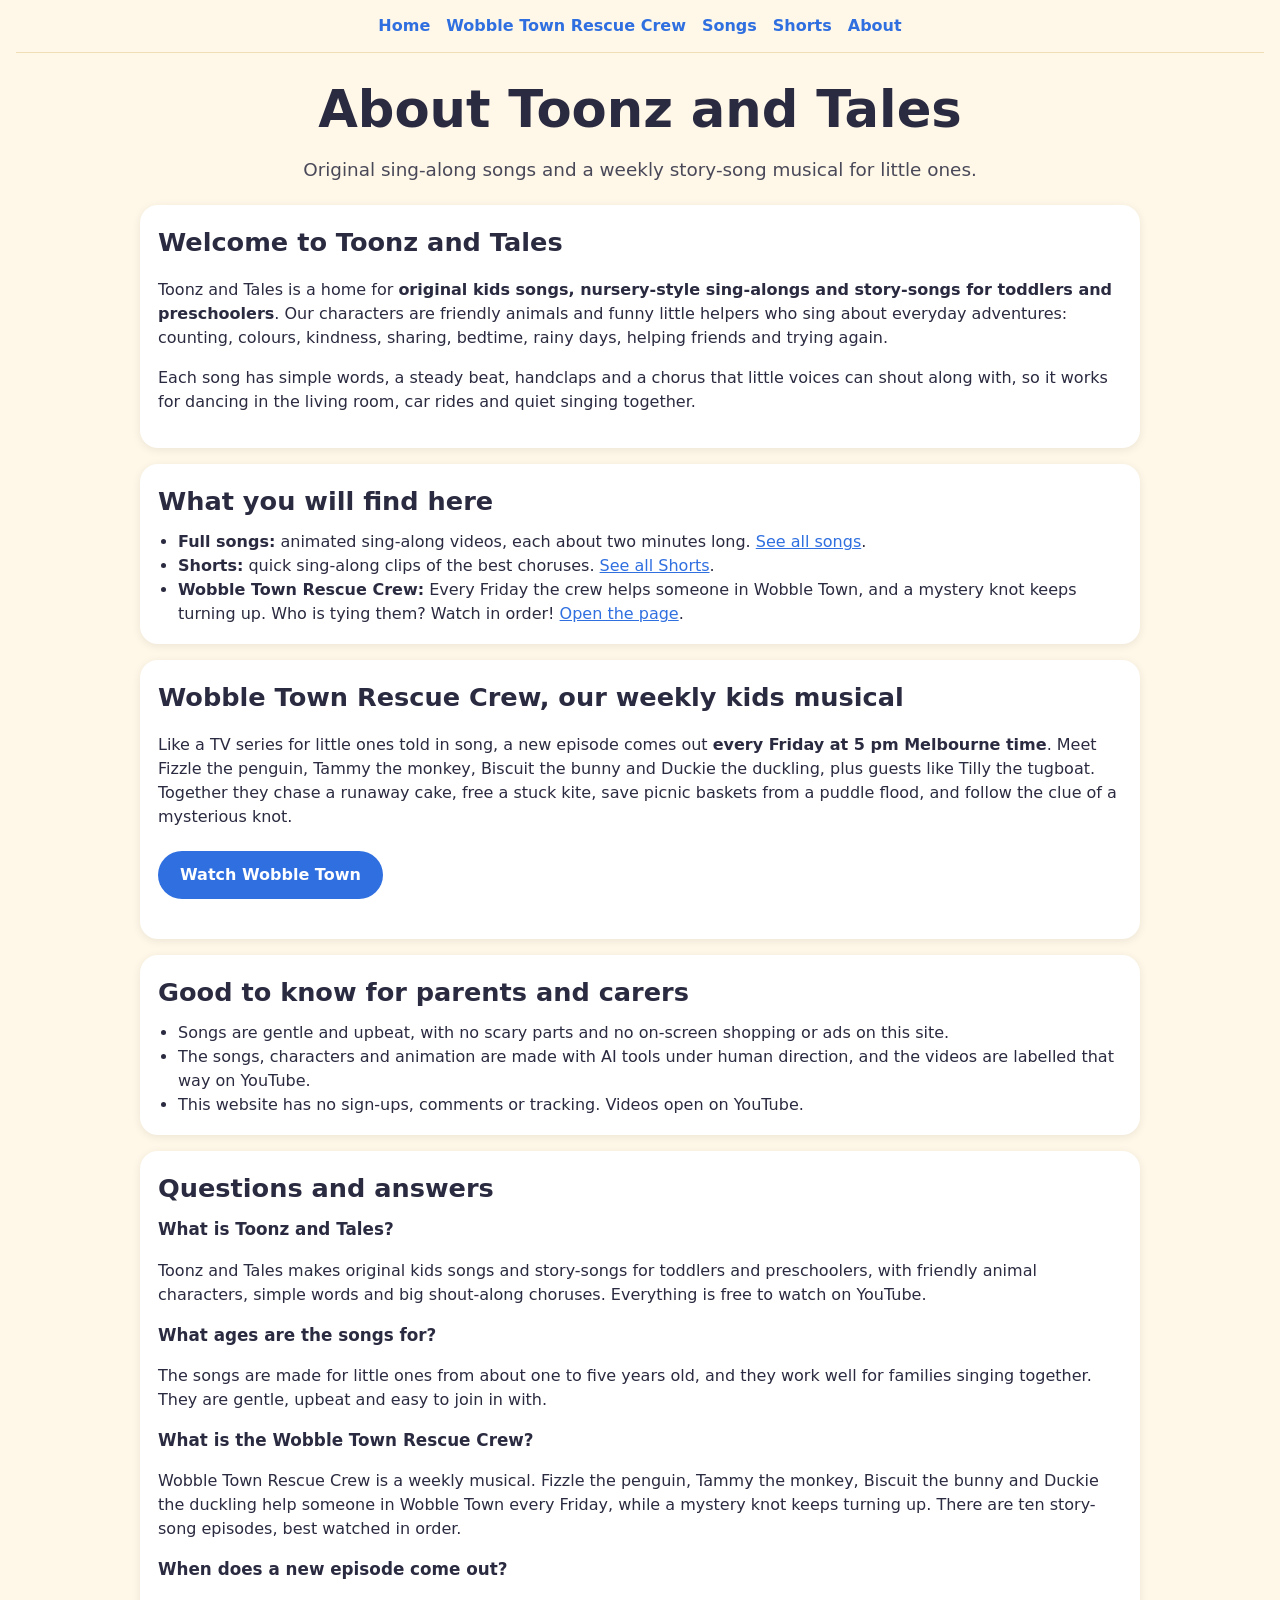
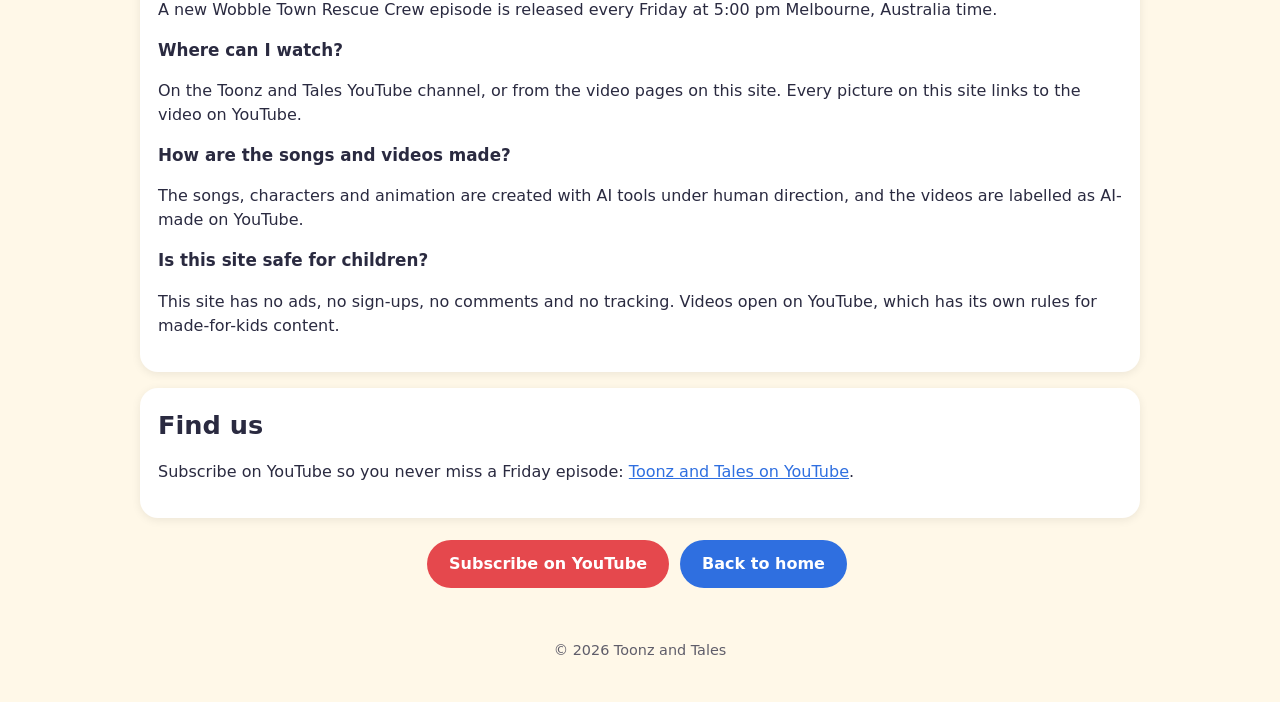
==== about/index.html @ 8d22d98d "Update videos" ====
<!doctype html>
<html lang="en">
<head>
<meta charset="utf-8">
<meta name="viewport" content="width=device-width, initial-scale=1">
<title>About Toonz and Tales | Original Kids Songs, Nursery Rhymes and Story-Song Musicals</title>
<meta name="description" content="Toonz and Tales makes original sing-along songs, toddler songs and a weekly story-song musical, Wobble Town Rescue Crew, for toddlers and preschoolers. Free on YouTube.">
<link rel="canonical" href="https://toonzandtales.github.io/about/">
<meta name="robots" content="index,follow,max-image-preview:large,max-video-preview:-1">
<meta property="og:type" content="website">
<meta property="og:title" content="About Toonz and Tales | Original Kids Songs, Nursery Rhymes and Story-Song Musicals">
<meta property="og:description" content="Toonz and Tales makes original sing-along songs, toddler songs and a weekly story-song musical, Wobble Town Rescue Crew, for toddlers and preschoolers. Free on YouTube.">
<meta property="og:url" content="https://toonzandtales.github.io/about/">
<meta property="og:image" content="https://toonzandtales.github.io/crew.jpg">
<meta name="twitter:card" content="summary_large_image">
<link rel="stylesheet" href="/style.css">
<script type="application/ld+json">[{"@context":"https://schema.org","@type":"BreadcrumbList","itemListElement":[{"@type":"ListItem","position":1,"name":"Toonz and Tales","item":"https://toonzandtales.github.io/"},{"@type":"ListItem","position":2,"name":"About Toonz and Tales","item":"https://toonzandtales.github.io/about/"}]},{"@context":"https://schema.org","@type":"AboutPage","name":"About Toonz and Tales","url":"https://toonzandtales.github.io/about/","about":{"@type":"Organization","name":"Toonz and Tales","url":"https://toonzandtales.github.io/","sameAs":["https://www.youtube.com/@ToonzAndTales"]}},{"@context":"https://schema.org","@type":"FAQPage","mainEntity":[{"@type":"Question","name":"What is Toonz and Tales?","acceptedAnswer":{"@type":"Answer","text":"Toonz and Tales makes original kids songs and story-songs for toddlers and preschoolers, with friendly animal characters, simple words and big shout-along choruses. Everything is free to watch on YouTube."}},{"@type":"Question","name":"What ages are the songs for?","acceptedAnswer":{"@type":"Answer","text":"The songs are made for little ones from about one to five years old, and they work well for families singing together. They are gentle, upbeat and easy to join in with."}},{"@type":"Question","name":"What is the Wobble Town Rescue Crew?","acceptedAnswer":{"@type":"Answer","text":"Wobble Town Rescue Crew is a weekly musical. Fizzle the penguin, Tammy the monkey, Biscuit the bunny and Duckie the duckling help someone in Wobble Town every Friday, while a mystery knot keeps turning up. There are ten story-song episodes, best watched in order."}},{"@type":"Question","name":"When does a new episode come out?","acceptedAnswer":{"@type":"Answer","text":"A new Wobble Town Rescue Crew episode is released every Friday at 5:00 pm Melbourne, Australia time."}},{"@type":"Question","name":"Where can I watch?","acceptedAnswer":{"@type":"Answer","text":"On the Toonz and Tales YouTube channel, or from the video pages on this site. Every picture on this site links to the video on YouTube."}},{"@type":"Question","name":"How are the songs and videos made?","acceptedAnswer":{"@type":"Answer","text":"The songs, characters and animation are created with AI tools under human direction, and the videos are labelled as AI-made on YouTube."}},{"@type":"Question","name":"Is this site safe for children?","acceptedAnswer":{"@type":"Answer","text":"This site has no ads, no sign-ups, no comments and no tracking. Videos open on YouTube, which has its own rules for made-for-kids content."}}]}]</script>
</head>
<body>
<div class="wrap">
<nav aria-label="Sections"><a href="/">Home</a><a href="/wobble-town/">Wobble Town Rescue Crew</a><a href="/songs/">Songs</a><a href="/shorts/">Shorts</a><a href="/about/" aria-current="page">About</a></nav>
<div class="single">
<header class="pagehead"><h1>About Toonz and Tales</h1><p class="tag">Original sing-along songs and a weekly story-song musical for little ones.</p></header>
<div class="card"><h2 style="margin-top:0">Welcome to Toonz and Tales</h2><p>Toonz and Tales is a home for <b>original kids songs, nursery-style sing-alongs and story-songs for toddlers and preschoolers</b>. Our characters are friendly animals and funny little helpers who sing about everyday adventures: counting, colours, kindness, sharing, bedtime, rainy days, helping friends and trying again.</p><p>Each song has simple words, a steady beat, handclaps and a chorus that little voices can shout along with, so it works for dancing in the living room, car rides and quiet singing together.</p></div><div class="card"><h2 style="margin-top:0">What you will find here</h2><ul class="crew"><li><b>Full songs:</b> animated sing-along videos, each about two minutes long. <a href="/songs/">See all songs</a>.</li><li><b>Shorts:</b> quick sing-along clips of the best choruses. <a href="/shorts/">See all Shorts</a>.</li><li><b>Wobble Town Rescue Crew:</b> Every Friday the crew helps someone in Wobble Town, and a mystery knot keeps turning up. Who is tying them? Watch in order! <a href="/wobble-town/">Open the page</a>.</li></ul></div><div class="card"><h2 style="margin-top:0">Wobble Town Rescue Crew, our weekly kids musical</h2><p>Like a TV series for little ones told in song, a new episode comes out <b>every Friday at 5 pm Melbourne time</b>. Meet Fizzle the penguin, Tammy the monkey, Biscuit the bunny and Duckie the duckling, plus guests like Tilly the tugboat. Together they chase a runaway cake, free a stuck kite, save picnic baskets from a puddle flood, and follow the clue of a mysterious knot.</p><p><a class="btn alt" href="/wobble-town/">Watch Wobble Town</a></p></div><div class="card"><h2 style="margin-top:0">Good to know for parents and carers</h2><ul class="crew"><li>Songs are gentle and upbeat, with no scary parts and no on-screen shopping or ads on this site.</li><li>The songs, characters and animation are made with AI tools under human direction, and the videos are labelled that way on YouTube.</li><li>This website has no sign-ups, comments or tracking. Videos open on YouTube.</li></ul></div><div class="card"><h2 style="margin-top:0">Questions and answers</h2><h3>What is Toonz and Tales?</h3><p>Toonz and Tales makes original kids songs and story-songs for toddlers and preschoolers, with friendly animal characters, simple words and big shout-along choruses. Everything is free to watch on YouTube.</p><h3>What ages are the songs for?</h3><p>The songs are made for little ones from about one to five years old, and they work well for families singing together. They are gentle, upbeat and easy to join in with.</p><h3>What is the Wobble Town Rescue Crew?</h3><p>Wobble Town Rescue Crew is a weekly musical. Fizzle the penguin, Tammy the monkey, Biscuit the bunny and Duckie the duckling help someone in Wobble Town every Friday, while a mystery knot keeps turning up. There are ten story-song episodes, best watched in order.</p><h3>When does a new episode come out?</h3><p>A new Wobble Town Rescue Crew episode is released every Friday at 5:00 pm Melbourne, Australia time.</p><h3>Where can I watch?</h3><p>On the Toonz and Tales YouTube channel, or from the video pages on this site. Every picture on this site links to the video on YouTube.</p><h3>How are the songs and videos made?</h3><p>The songs, characters and animation are created with AI tools under human direction, and the videos are labelled as AI-made on YouTube.</p><h3>Is this site safe for children?</h3><p>This site has no ads, no sign-ups, no comments and no tracking. Videos open on YouTube, which has its own rules for made-for-kids content.</p></div><div class="card"><h2 style="margin-top:0">Find us</h2><p>Subscribe on YouTube so you never miss a Friday episode: <a href="https://www.youtube.com/@ToonzAndTales?sub_confirmation=1" target="_blank" rel="noopener">Toonz and Tales on YouTube</a>.</p></div>
<p style="text-align:center"><a class="btn" href="https://www.youtube.com/@ToonzAndTales?sub_confirmation=1" target="_blank" rel="noopener">Subscribe on YouTube</a> <a class="btn alt" href="/">Back to home</a></p>
</div>
<footer>&copy; 2026 Toonz and Tales</footer>
</div>
</body>
</html>
---- style.css ----
:root{--bg:#fff8e8;--ink:#2a2a40;--card:#ffffff;--accent:#e5484d;--accent2:#2f6fe0;--soft:#ffe8b0;--line:#f0dfb6}
  @media (prefers-color-scheme:dark){:root{--bg:#1c1b2e;--ink:#f5f1e6;--card:#2a2942;--soft:#3a3860;--line:#3a3860;--accent:#ff6b6b;--accent2:#6aa0ff}}
  *{box-sizing:border-box}
  body{margin:0;font-family:"Segoe UI",system-ui,sans-serif;background:var(--bg);color:var(--ink);line-height:1.5}
  a{color:var(--accent2)}
  .wrap{max-width:1500px;margin:0 auto;padding:0 16px}
  .layout{display:grid;gap:24px;grid-template-columns:minmax(0,1fr);grid-template-areas:"main" "songs" "shorts"}
  .layout>main{grid-area:main;min-width:0}
  .layout>#songs{grid-area:songs}
  .layout>#shorts{grid-area:shorts}
  @media (min-width:1100px){
    .layout{grid-template-columns:230px minmax(0,1fr) 300px;grid-template-areas:"shorts main songs"}
    .layout>aside{position:sticky;top:64px;align-self:start;max-height:calc(100vh - 76px);overflow:auto;padding-right:6px}
  }
  @keyframes flash{0%{box-shadow:0 0 0 0 var(--accent)}30%{box-shadow:0 0 0 6px var(--accent)}100%{box-shadow:0 0 0 0 transparent}}
  aside.flash{animation:flash 1.4s ease-out;border-radius:16px}
  aside h2{margin:6px 0 10px;font-size:1.3rem}
  aside .grid{grid-template-columns:1fr;gap:12px}
  aside .card{margin:0;padding:12px}
  #shorts .thumb{padding-top:120%}
  #songs .thumb{padding-top:56.25%}
  @media (min-width:700px) and (max-width:1099px){aside .grid{grid-template-columns:repeat(auto-fill,minmax(200px,1fr))}}
  html{scroll-padding-top:64px;scroll-behavior:smooth}
  nav{display:flex;gap:16px;flex-wrap:wrap;justify-content:center;padding:14px 0;font-weight:600;position:sticky;top:0;z-index:50;background:var(--bg);box-shadow:0 0 0 100vmax var(--bg);clip-path:inset(0 -100vmax);border-bottom:1px solid var(--line)}
  nav a{text-decoration:none}
  header{padding:18px 0 10px;text-align:center}
  h1{font-size:clamp(2rem,6vw,3.2rem);margin:0 0 8px}
  .tag{font-size:1.15rem;opacity:.85;margin:0}
  .hero img{width:100%;max-height:420px;object-fit:cover;border-radius:20px;display:block;margin:20px 0}
  .card{background:var(--card);border-radius:18px;padding:18px;margin:16px 0;box-shadow:0 2px 10px rgba(0,0,0,.08)}
  .next{background:var(--soft);text-align:center}
  #count{font-size:clamp(1.4rem,5vw,2.2rem);font-weight:700;margin:6px 0}
  .btn{display:inline-block;background:var(--accent);color:#fff;text-decoration:none;font-weight:700;padding:12px 22px;border-radius:999px;margin:6px 6px 6px 0}
  .btn.alt{background:var(--accent2)}
  .grid{display:grid;gap:16px;grid-template-columns:repeat(auto-fill,minmax(270px,1fr))}
  .frame{position:relative;padding-top:56.25%;border-radius:14px;overflow:hidden;background:#000}
  .frame iframe{position:absolute;inset:0;width:100%;height:100%;border:0}
  .soon{display:grid;place-items:center;text-align:center;background:var(--soft);border-radius:14px;padding:30px 12px;min-height:150px}
  .thumb{display:block;position:relative;padding-top:56.25%;border-radius:14px;overflow:hidden;background:#222}
  .thumb img{position:absolute;inset:0;width:100%;height:100%;object-fit:cover}
  .short .thumb{padding-top:140%}
  h2{margin:34px 0 10px;font-size:1.6rem}
  h3{margin:10px 0 6px;font-size:1.05rem}
  ul.crew{padding-left:20px;margin:0}
  .empty{opacity:.7}
  footer{text-align:center;opacity:.75;font-size:.9rem;padding:30px 0 40px}

.pagehead{text-align:center;padding:18px 0 6px}
.crumbs{font-size:.9rem;opacity:.8;text-align:center}
.single{max-width:1000px;margin:0 auto}
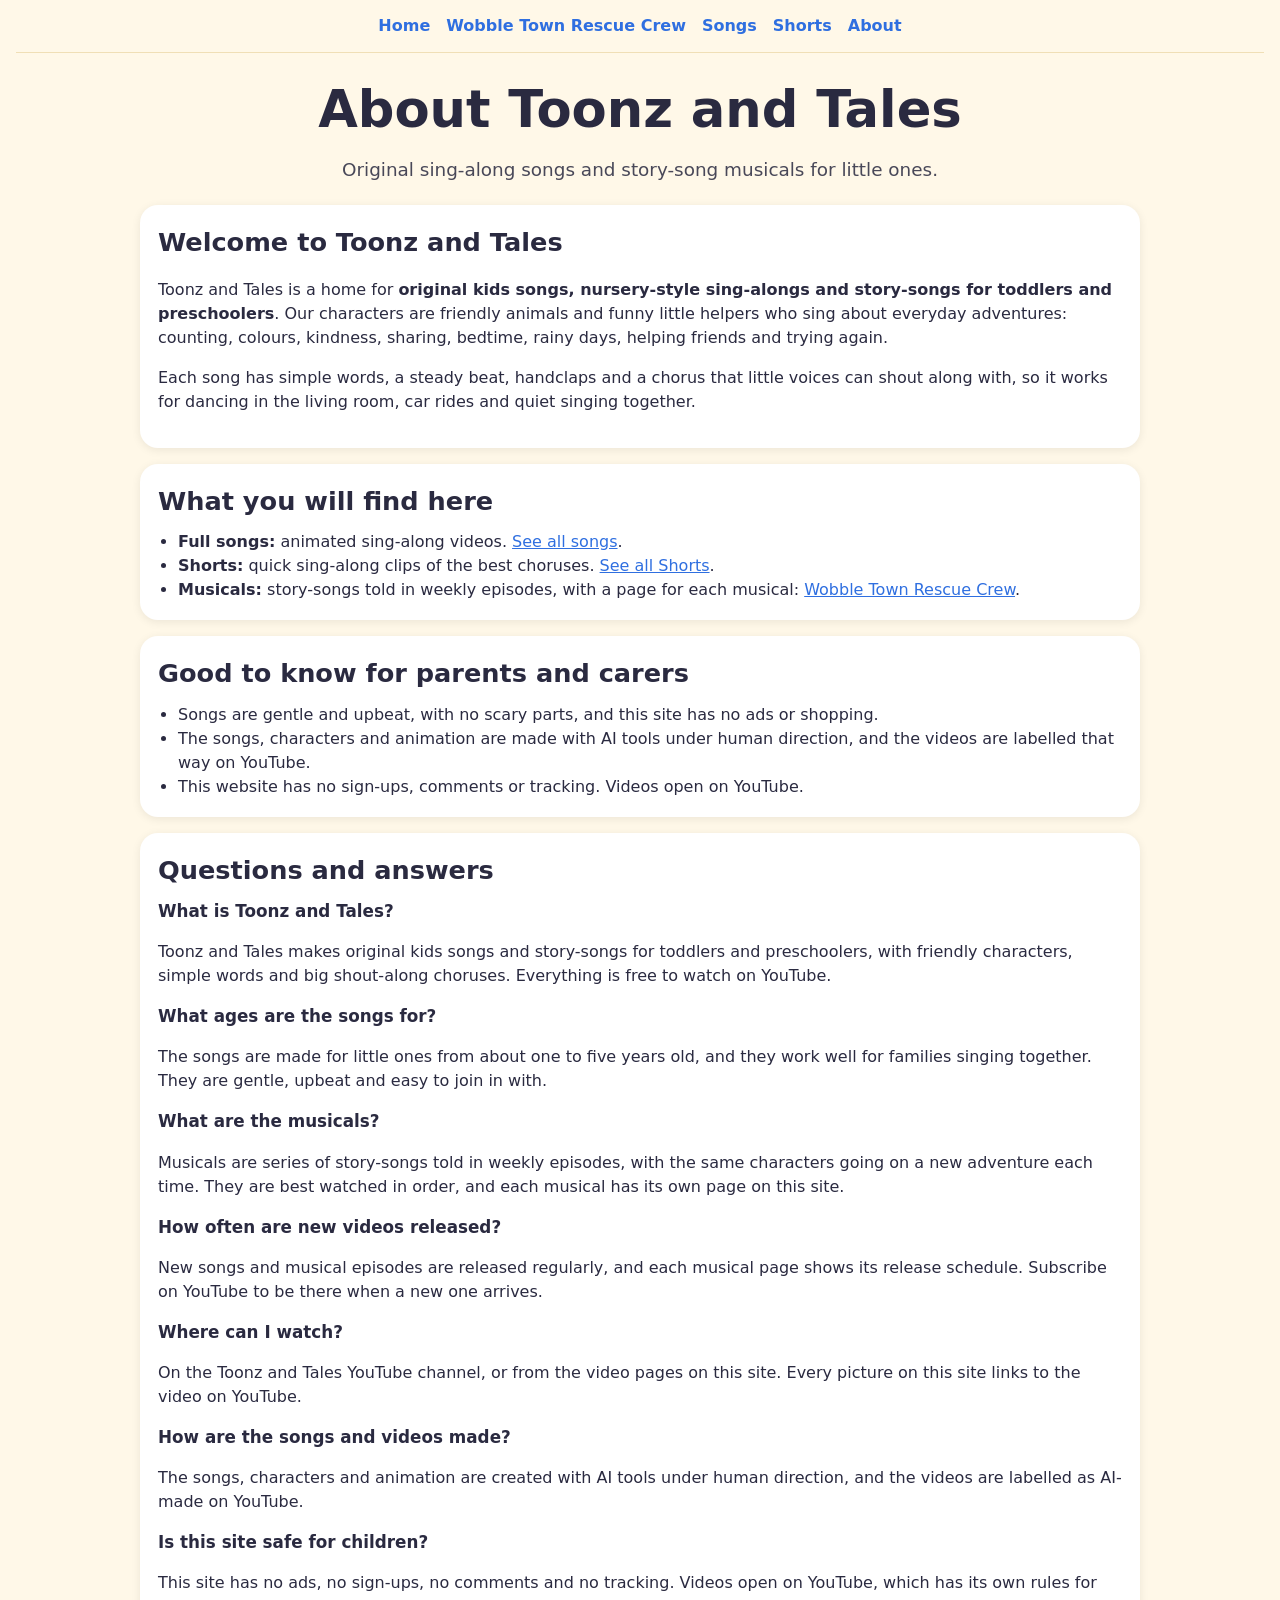
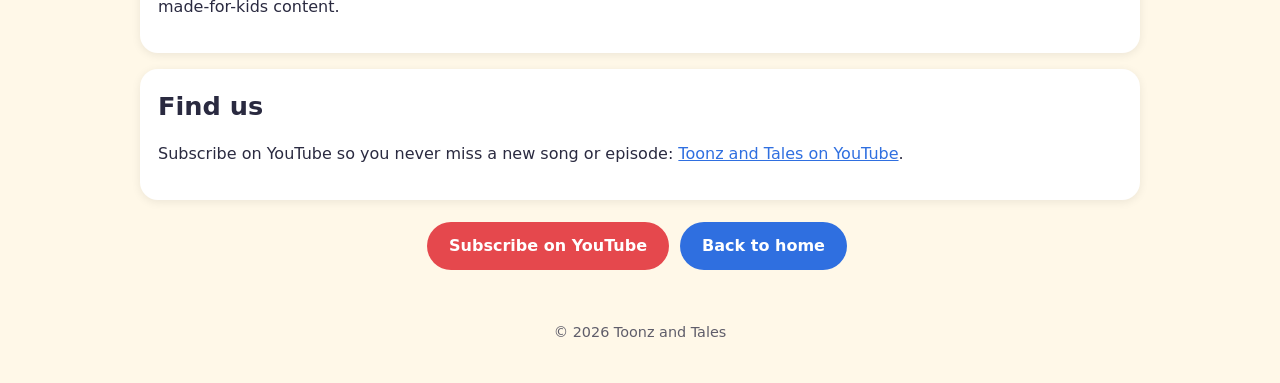
==== commit 3e2d14d1: "Update videos" ====
--- a/about/index.html
+++ b/about/index.html
@@ -4,24 +4,24 @@
 <meta charset="utf-8">
 <meta name="viewport" content="width=device-width, initial-scale=1">
 <title>About Toonz and Tales | Original Kids Songs, Nursery Rhymes and Story-Song Musicals</title>
-<meta name="description" content="Toonz and Tales makes original sing-along songs, toddler songs and a weekly story-song musical, Wobble Town Rescue Crew, for toddlers and preschoolers. Free on YouTube.">
+<meta name="description" content="Toonz and Tales makes original sing-along songs, toddler songs and weekly story-song musicals for toddlers and preschoolers. Free on YouTube.">
 <link rel="canonical" href="https://toonzandtales.github.io/about/">
 <meta name="robots" content="index,follow,max-image-preview:large,max-video-preview:-1">
 <meta property="og:type" content="website">
 <meta property="og:title" content="About Toonz and Tales | Original Kids Songs, Nursery Rhymes and Story-Song Musicals">
-<meta property="og:description" content="Toonz and Tales makes original sing-along songs, toddler songs and a weekly story-song musical, Wobble Town Rescue Crew, for toddlers and preschoolers. Free on YouTube.">
+<meta property="og:description" content="Toonz and Tales makes original sing-along songs, toddler songs and weekly story-song musicals for toddlers and preschoolers. Free on YouTube.">
 <meta property="og:url" content="https://toonzandtales.github.io/about/">
 <meta property="og:image" content="https://toonzandtales.github.io/crew.jpg">
 <meta name="twitter:card" content="summary_large_image">
 <link rel="stylesheet" href="/style.css">
-<script type="application/ld+json">[{"@context":"https://schema.org","@type":"BreadcrumbList","itemListElement":[{"@type":"ListItem","position":1,"name":"Toonz and Tales","item":"https://toonzandtales.github.io/"},{"@type":"ListItem","position":2,"name":"About Toonz and Tales","item":"https://toonzandtales.github.io/about/"}]},{"@context":"https://schema.org","@type":"AboutPage","name":"About Toonz and Tales","url":"https://toonzandtales.github.io/about/","about":{"@type":"Organization","name":"Toonz and Tales","url":"https://toonzandtales.github.io/","sameAs":["https://www.youtube.com/@ToonzAndTales"]}},{"@context":"https://schema.org","@type":"FAQPage","mainEntity":[{"@type":"Question","name":"What is Toonz and Tales?","acceptedAnswer":{"@type":"Answer","text":"Toonz and Tales makes original kids songs and story-songs for toddlers and preschoolers, with friendly animal characters, simple words and big shout-along choruses. Everything is free to watch on YouTube."}},{"@type":"Question","name":"What ages are the songs for?","acceptedAnswer":{"@type":"Answer","text":"The songs are made for little ones from about one to five years old, and they work well for families singing together. They are gentle, upbeat and easy to join in with."}},{"@type":"Question","name":"What is the Wobble Town Rescue Crew?","acceptedAnswer":{"@type":"Answer","text":"Wobble Town Rescue Crew is a weekly musical. Fizzle the penguin, Tammy the monkey, Biscuit the bunny and Duckie the duckling help someone in Wobble Town every Friday, while a mystery knot keeps turning up. There are ten story-song episodes, best watched in order."}},{"@type":"Question","name":"When does a new episode come out?","acceptedAnswer":{"@type":"Answer","text":"A new Wobble Town Rescue Crew episode is released every Friday at 5:00 pm Melbourne, Australia time."}},{"@type":"Question","name":"Where can I watch?","acceptedAnswer":{"@type":"Answer","text":"On the Toonz and Tales YouTube channel, or from the video pages on this site. Every picture on this site links to the video on YouTube."}},{"@type":"Question","name":"How are the songs and videos made?","acceptedAnswer":{"@type":"Answer","text":"The songs, characters and animation are created with AI tools under human direction, and the videos are labelled as AI-made on YouTube."}},{"@type":"Question","name":"Is this site safe for children?","acceptedAnswer":{"@type":"Answer","text":"This site has no ads, no sign-ups, no comments and no tracking. Videos open on YouTube, which has its own rules for made-for-kids content."}}]}]</script>
+<script type="application/ld+json">[{"@context":"https://schema.org","@type":"BreadcrumbList","itemListElement":[{"@type":"ListItem","position":1,"name":"Toonz and Tales","item":"https://toonzandtales.github.io/"},{"@type":"ListItem","position":2,"name":"About Toonz and Tales","item":"https://toonzandtales.github.io/about/"}]},{"@context":"https://schema.org","@type":"AboutPage","name":"About Toonz and Tales","url":"https://toonzandtales.github.io/about/","about":{"@type":"Organization","name":"Toonz and Tales","url":"https://toonzandtales.github.io/","sameAs":["https://www.youtube.com/@ToonzAndTales"]}},{"@context":"https://schema.org","@type":"FAQPage","mainEntity":[{"@type":"Question","name":"What is Toonz and Tales?","acceptedAnswer":{"@type":"Answer","text":"Toonz and Tales makes original kids songs and story-songs for toddlers and preschoolers, with friendly characters, simple words and big shout-along choruses. Everything is free to watch on YouTube."}},{"@type":"Question","name":"What ages are the songs for?","acceptedAnswer":{"@type":"Answer","text":"The songs are made for little ones from about one to five years old, and they work well for families singing together. They are gentle, upbeat and easy to join in with."}},{"@type":"Question","name":"What are the musicals?","acceptedAnswer":{"@type":"Answer","text":"Musicals are series of story-songs told in weekly episodes, with the same characters going on a new adventure each time. They are best watched in order, and each musical has its own page on this site."}},{"@type":"Question","name":"How often are new videos released?","acceptedAnswer":{"@type":"Answer","text":"New songs and musical episodes are released regularly, and each musical page shows its release schedule. Subscribe on YouTube to be there when a new one arrives."}},{"@type":"Question","name":"Where can I watch?","acceptedAnswer":{"@type":"Answer","text":"On the Toonz and Tales YouTube channel, or from the video pages on this site. Every picture on this site links to the video on YouTube."}},{"@type":"Question","name":"How are the songs and videos made?","acceptedAnswer":{"@type":"Answer","text":"The songs, characters and animation are created with AI tools under human direction, and the videos are labelled as AI-made on YouTube."}},{"@type":"Question","name":"Is this site safe for children?","acceptedAnswer":{"@type":"Answer","text":"This site has no ads, no sign-ups, no comments and no tracking. Videos open on YouTube, which has its own rules for made-for-kids content."}}]}]</script>
 </head>
 <body>
 <div class="wrap">
 <nav aria-label="Sections"><a href="/">Home</a><a href="/wobble-town/">Wobble Town Rescue Crew</a><a href="/songs/">Songs</a><a href="/shorts/">Shorts</a><a href="/about/" aria-current="page">About</a></nav>
 <div class="single">
-<header class="pagehead"><h1>About Toonz and Tales</h1><p class="tag">Original sing-along songs and a weekly story-song musical for little ones.</p></header>
-<div class="card"><h2 style="margin-top:0">Welcome to Toonz and Tales</h2><p>Toonz and Tales is a home for <b>original kids songs, nursery-style sing-alongs and story-songs for toddlers and preschoolers</b>. Our characters are friendly animals and funny little helpers who sing about everyday adventures: counting, colours, kindness, sharing, bedtime, rainy days, helping friends and trying again.</p><p>Each song has simple words, a steady beat, handclaps and a chorus that little voices can shout along with, so it works for dancing in the living room, car rides and quiet singing together.</p></div><div class="card"><h2 style="margin-top:0">What you will find here</h2><ul class="crew"><li><b>Full songs:</b> animated sing-along videos, each about two minutes long. <a href="/songs/">See all songs</a>.</li><li><b>Shorts:</b> quick sing-along clips of the best choruses. <a href="/shorts/">See all Shorts</a>.</li><li><b>Wobble Town Rescue Crew:</b> Every Friday the crew helps someone in Wobble Town, and a mystery knot keeps turning up. Who is tying them? Watch in order! <a href="/wobble-town/">Open the page</a>.</li></ul></div><div class="card"><h2 style="margin-top:0">Wobble Town Rescue Crew, our weekly kids musical</h2><p>Like a TV series for little ones told in song, a new episode comes out <b>every Friday at 5 pm Melbourne time</b>. Meet Fizzle the penguin, Tammy the monkey, Biscuit the bunny and Duckie the duckling, plus guests like Tilly the tugboat. Together they chase a runaway cake, free a stuck kite, save picnic baskets from a puddle flood, and follow the clue of a mysterious knot.</p><p><a class="btn alt" href="/wobble-town/">Watch Wobble Town</a></p></div><div class="card"><h2 style="margin-top:0">Good to know for parents and carers</h2><ul class="crew"><li>Songs are gentle and upbeat, with no scary parts and no on-screen shopping or ads on this site.</li><li>The songs, characters and animation are made with AI tools under human direction, and the videos are labelled that way on YouTube.</li><li>This website has no sign-ups, comments or tracking. Videos open on YouTube.</li></ul></div><div class="card"><h2 style="margin-top:0">Questions and answers</h2><h3>What is Toonz and Tales?</h3><p>Toonz and Tales makes original kids songs and story-songs for toddlers and preschoolers, with friendly animal characters, simple words and big shout-along choruses. Everything is free to watch on YouTube.</p><h3>What ages are the songs for?</h3><p>The songs are made for little ones from about one to five years old, and they work well for families singing together. They are gentle, upbeat and easy to join in with.</p><h3>What is the Wobble Town Rescue Crew?</h3><p>Wobble Town Rescue Crew is a weekly musical. Fizzle the penguin, Tammy the monkey, Biscuit the bunny and Duckie the duckling help someone in Wobble Town every Friday, while a mystery knot keeps turning up. There are ten story-song episodes, best watched in order.</p><h3>When does a new episode come out?</h3><p>A new Wobble Town Rescue Crew episode is released every Friday at 5:00 pm Melbourne, Australia time.</p><h3>Where can I watch?</h3><p>On the Toonz and Tales YouTube channel, or from the video pages on this site. Every picture on this site links to the video on YouTube.</p><h3>How are the songs and videos made?</h3><p>The songs, characters and animation are created with AI tools under human direction, and the videos are labelled as AI-made on YouTube.</p><h3>Is this site safe for children?</h3><p>This site has no ads, no sign-ups, no comments and no tracking. Videos open on YouTube, which has its own rules for made-for-kids content.</p></div><div class="card"><h2 style="margin-top:0">Find us</h2><p>Subscribe on YouTube so you never miss a Friday episode: <a href="https://www.youtube.com/@ToonzAndTales?sub_confirmation=1" target="_blank" rel="noopener">Toonz and Tales on YouTube</a>.</p></div>
+<header class="pagehead"><h1>About Toonz and Tales</h1><p class="tag">Original sing-along songs and story-song musicals for little ones.</p></header>
+<div class="card"><h2 style="margin-top:0">Welcome to Toonz and Tales</h2><p>Toonz and Tales is a home for <b>original kids songs, nursery-style sing-alongs and story-songs for toddlers and preschoolers</b>. Our characters are friendly animals and funny little helpers who sing about everyday adventures: counting, colours, kindness, sharing, bedtime, rainy days, helping friends and trying again.</p><p>Each song has simple words, a steady beat, handclaps and a chorus that little voices can shout along with, so it works for dancing in the living room, car rides and quiet singing together.</p></div><div class="card"><h2 style="margin-top:0">What you will find here</h2><ul class="crew"><li><b>Full songs:</b> animated sing-along videos. <a href="/songs/">See all songs</a>.</li><li><b>Shorts:</b> quick sing-along clips of the best choruses. <a href="/shorts/">See all Shorts</a>.</li><li><b>Musicals:</b> story-songs told in weekly episodes, with a page for each musical: <a href="/wobble-town/">Wobble Town Rescue Crew</a>.</li></ul></div><div class="card"><h2 style="margin-top:0">Good to know for parents and carers</h2><ul class="crew"><li>Songs are gentle and upbeat, with no scary parts, and this site has no ads or shopping.</li><li>The songs, characters and animation are made with AI tools under human direction, and the videos are labelled that way on YouTube.</li><li>This website has no sign-ups, comments or tracking. Videos open on YouTube.</li></ul></div><div class="card"><h2 style="margin-top:0">Questions and answers</h2><h3>What is Toonz and Tales?</h3><p>Toonz and Tales makes original kids songs and story-songs for toddlers and preschoolers, with friendly characters, simple words and big shout-along choruses. Everything is free to watch on YouTube.</p><h3>What ages are the songs for?</h3><p>The songs are made for little ones from about one to five years old, and they work well for families singing together. They are gentle, upbeat and easy to join in with.</p><h3>What are the musicals?</h3><p>Musicals are series of story-songs told in weekly episodes, with the same characters going on a new adventure each time. They are best watched in order, and each musical has its own page on this site.</p><h3>How often are new videos released?</h3><p>New songs and musical episodes are released regularly, and each musical page shows its release schedule. Subscribe on YouTube to be there when a new one arrives.</p><h3>Where can I watch?</h3><p>On the Toonz and Tales YouTube channel, or from the video pages on this site. Every picture on this site links to the video on YouTube.</p><h3>How are the songs and videos made?</h3><p>The songs, characters and animation are created with AI tools under human direction, and the videos are labelled as AI-made on YouTube.</p><h3>Is this site safe for children?</h3><p>This site has no ads, no sign-ups, no comments and no tracking. Videos open on YouTube, which has its own rules for made-for-kids content.</p></div><div class="card"><h2 style="margin-top:0">Find us</h2><p>Subscribe on YouTube so you never miss a new song or episode: <a href="https://www.youtube.com/@ToonzAndTales?sub_confirmation=1" target="_blank" rel="noopener">Toonz and Tales on YouTube</a>.</p></div>
 <p style="text-align:center"><a class="btn" href="https://www.youtube.com/@ToonzAndTales?sub_confirmation=1" target="_blank" rel="noopener">Subscribe on YouTube</a> <a class="btn alt" href="/">Back to home</a></p>
 </div>
 <footer>&copy; 2026 Toonz and Tales</footer>
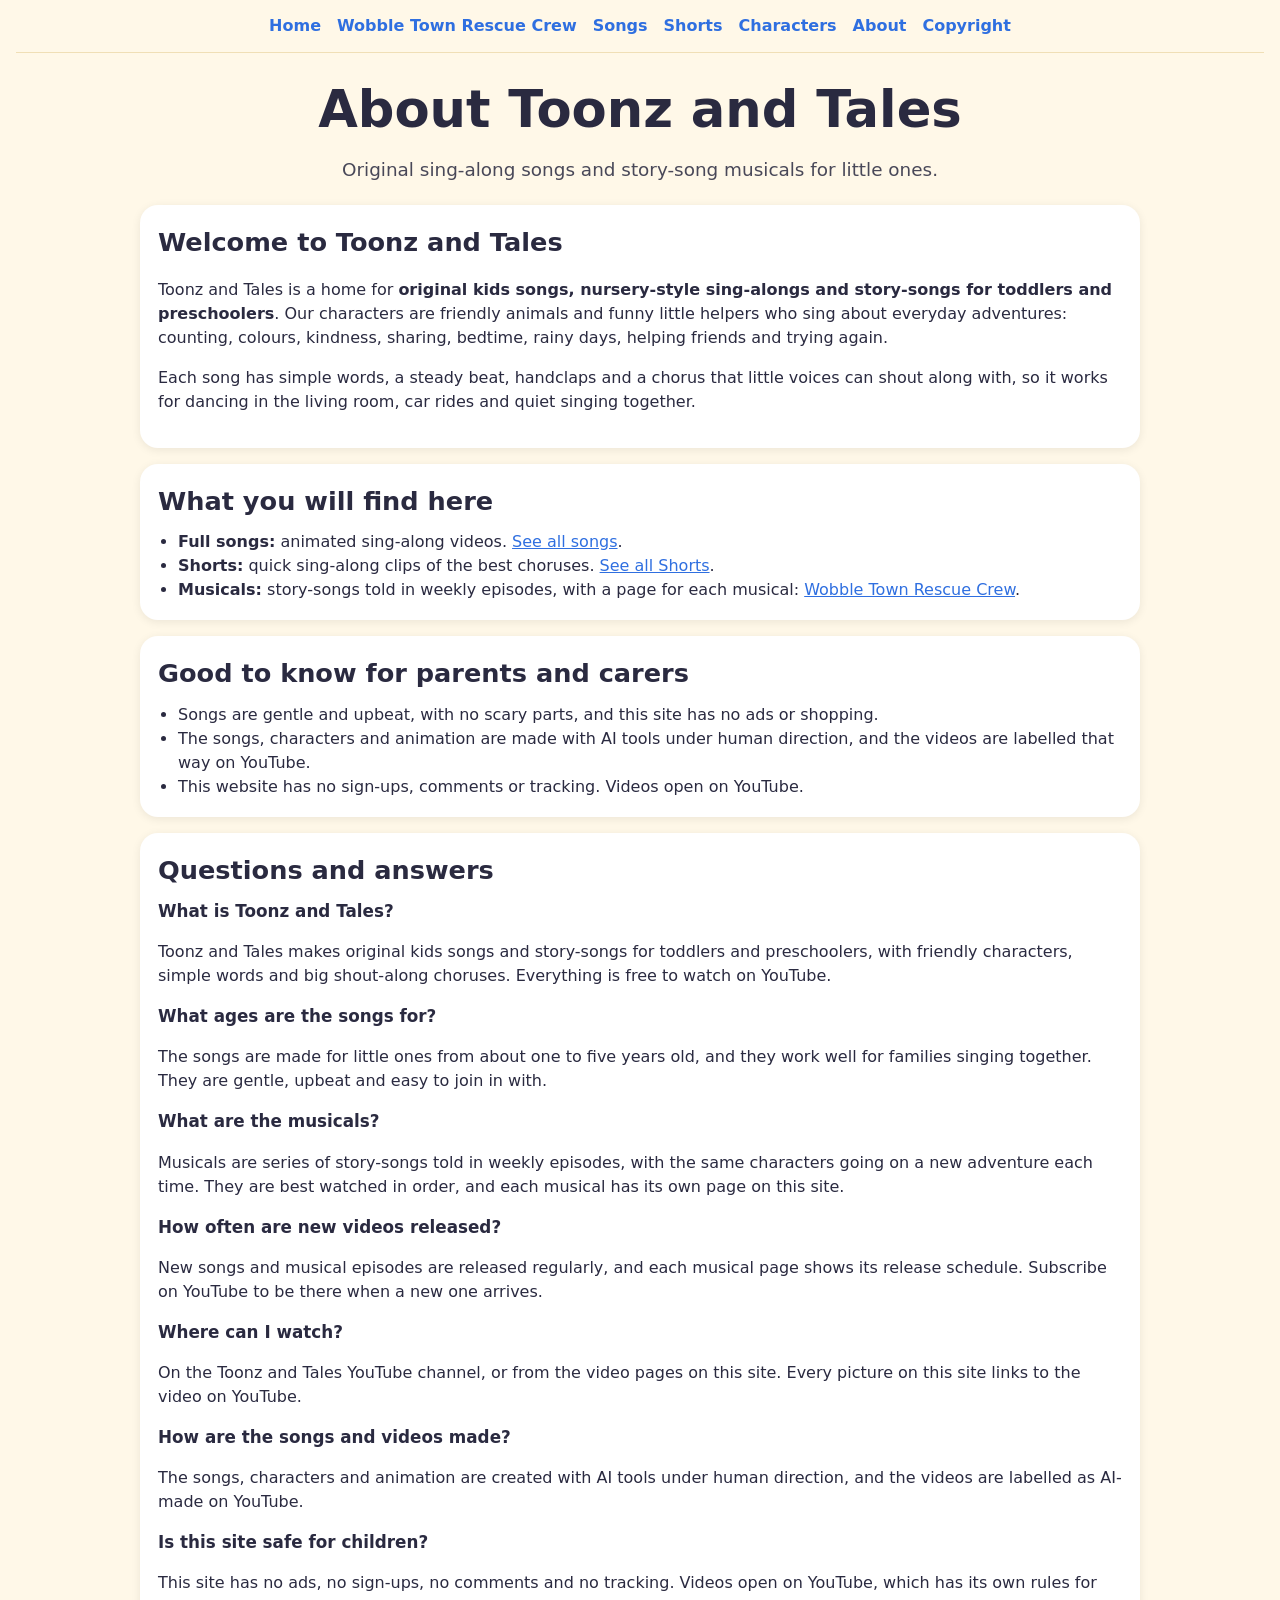
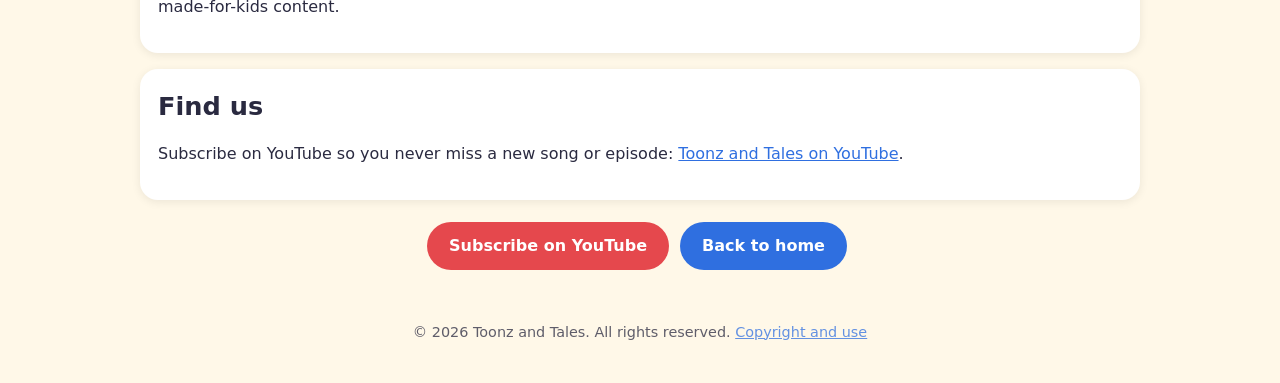
==== commit 1e8ab868: "Update videos" ====
--- a/about/index.html
+++ b/about/index.html
@@ -18,13 +18,13 @@
 </head>
 <body>
 <div class="wrap">
-<nav aria-label="Sections"><a href="/">Home</a><a href="/wobble-town/">Wobble Town Rescue Crew</a><a href="/songs/">Songs</a><a href="/shorts/">Shorts</a><a href="/about/" aria-current="page">About</a></nav>
+<nav aria-label="Sections"><a href="/">Home</a><a href="/wobble-town/">Wobble Town Rescue Crew</a><a href="/songs/">Songs</a><a href="/shorts/">Shorts</a><a href="/characters/">Characters</a><a href="/about/" aria-current="page">About</a><a href="/copyright/">Copyright</a></nav>
 <div class="single">
 <header class="pagehead"><h1>About Toonz and Tales</h1><p class="tag">Original sing-along songs and story-song musicals for little ones.</p></header>
 <div class="card"><h2 style="margin-top:0">Welcome to Toonz and Tales</h2><p>Toonz and Tales is a home for <b>original kids songs, nursery-style sing-alongs and story-songs for toddlers and preschoolers</b>. Our characters are friendly animals and funny little helpers who sing about everyday adventures: counting, colours, kindness, sharing, bedtime, rainy days, helping friends and trying again.</p><p>Each song has simple words, a steady beat, handclaps and a chorus that little voices can shout along with, so it works for dancing in the living room, car rides and quiet singing together.</p></div><div class="card"><h2 style="margin-top:0">What you will find here</h2><ul class="crew"><li><b>Full songs:</b> animated sing-along videos. <a href="/songs/">See all songs</a>.</li><li><b>Shorts:</b> quick sing-along clips of the best choruses. <a href="/shorts/">See all Shorts</a>.</li><li><b>Musicals:</b> story-songs told in weekly episodes, with a page for each musical: <a href="/wobble-town/">Wobble Town Rescue Crew</a>.</li></ul></div><div class="card"><h2 style="margin-top:0">Good to know for parents and carers</h2><ul class="crew"><li>Songs are gentle and upbeat, with no scary parts, and this site has no ads or shopping.</li><li>The songs, characters and animation are made with AI tools under human direction, and the videos are labelled that way on YouTube.</li><li>This website has no sign-ups, comments or tracking. Videos open on YouTube.</li></ul></div><div class="card"><h2 style="margin-top:0">Questions and answers</h2><h3>What is Toonz and Tales?</h3><p>Toonz and Tales makes original kids songs and story-songs for toddlers and preschoolers, with friendly characters, simple words and big shout-along choruses. Everything is free to watch on YouTube.</p><h3>What ages are the songs for?</h3><p>The songs are made for little ones from about one to five years old, and they work well for families singing together. They are gentle, upbeat and easy to join in with.</p><h3>What are the musicals?</h3><p>Musicals are series of story-songs told in weekly episodes, with the same characters going on a new adventure each time. They are best watched in order, and each musical has its own page on this site.</p><h3>How often are new videos released?</h3><p>New songs and musical episodes are released regularly, and each musical page shows its release schedule. Subscribe on YouTube to be there when a new one arrives.</p><h3>Where can I watch?</h3><p>On the Toonz and Tales YouTube channel, or from the video pages on this site. Every picture on this site links to the video on YouTube.</p><h3>How are the songs and videos made?</h3><p>The songs, characters and animation are created with AI tools under human direction, and the videos are labelled as AI-made on YouTube.</p><h3>Is this site safe for children?</h3><p>This site has no ads, no sign-ups, no comments and no tracking. Videos open on YouTube, which has its own rules for made-for-kids content.</p></div><div class="card"><h2 style="margin-top:0">Find us</h2><p>Subscribe on YouTube so you never miss a new song or episode: <a href="https://www.youtube.com/@ToonzAndTales?sub_confirmation=1" target="_blank" rel="noopener">Toonz and Tales on YouTube</a>.</p></div>
 <p style="text-align:center"><a class="btn" href="https://www.youtube.com/@ToonzAndTales?sub_confirmation=1" target="_blank" rel="noopener">Subscribe on YouTube</a> <a class="btn alt" href="/">Back to home</a></p>
 </div>
-<footer>&copy; 2026 Toonz and Tales</footer>
+<footer>&copy; 2026 Toonz and Tales. All rights reserved. <a href="/copyright/">Copyright and use</a></footer>
 </div>
 </body>
 </html>
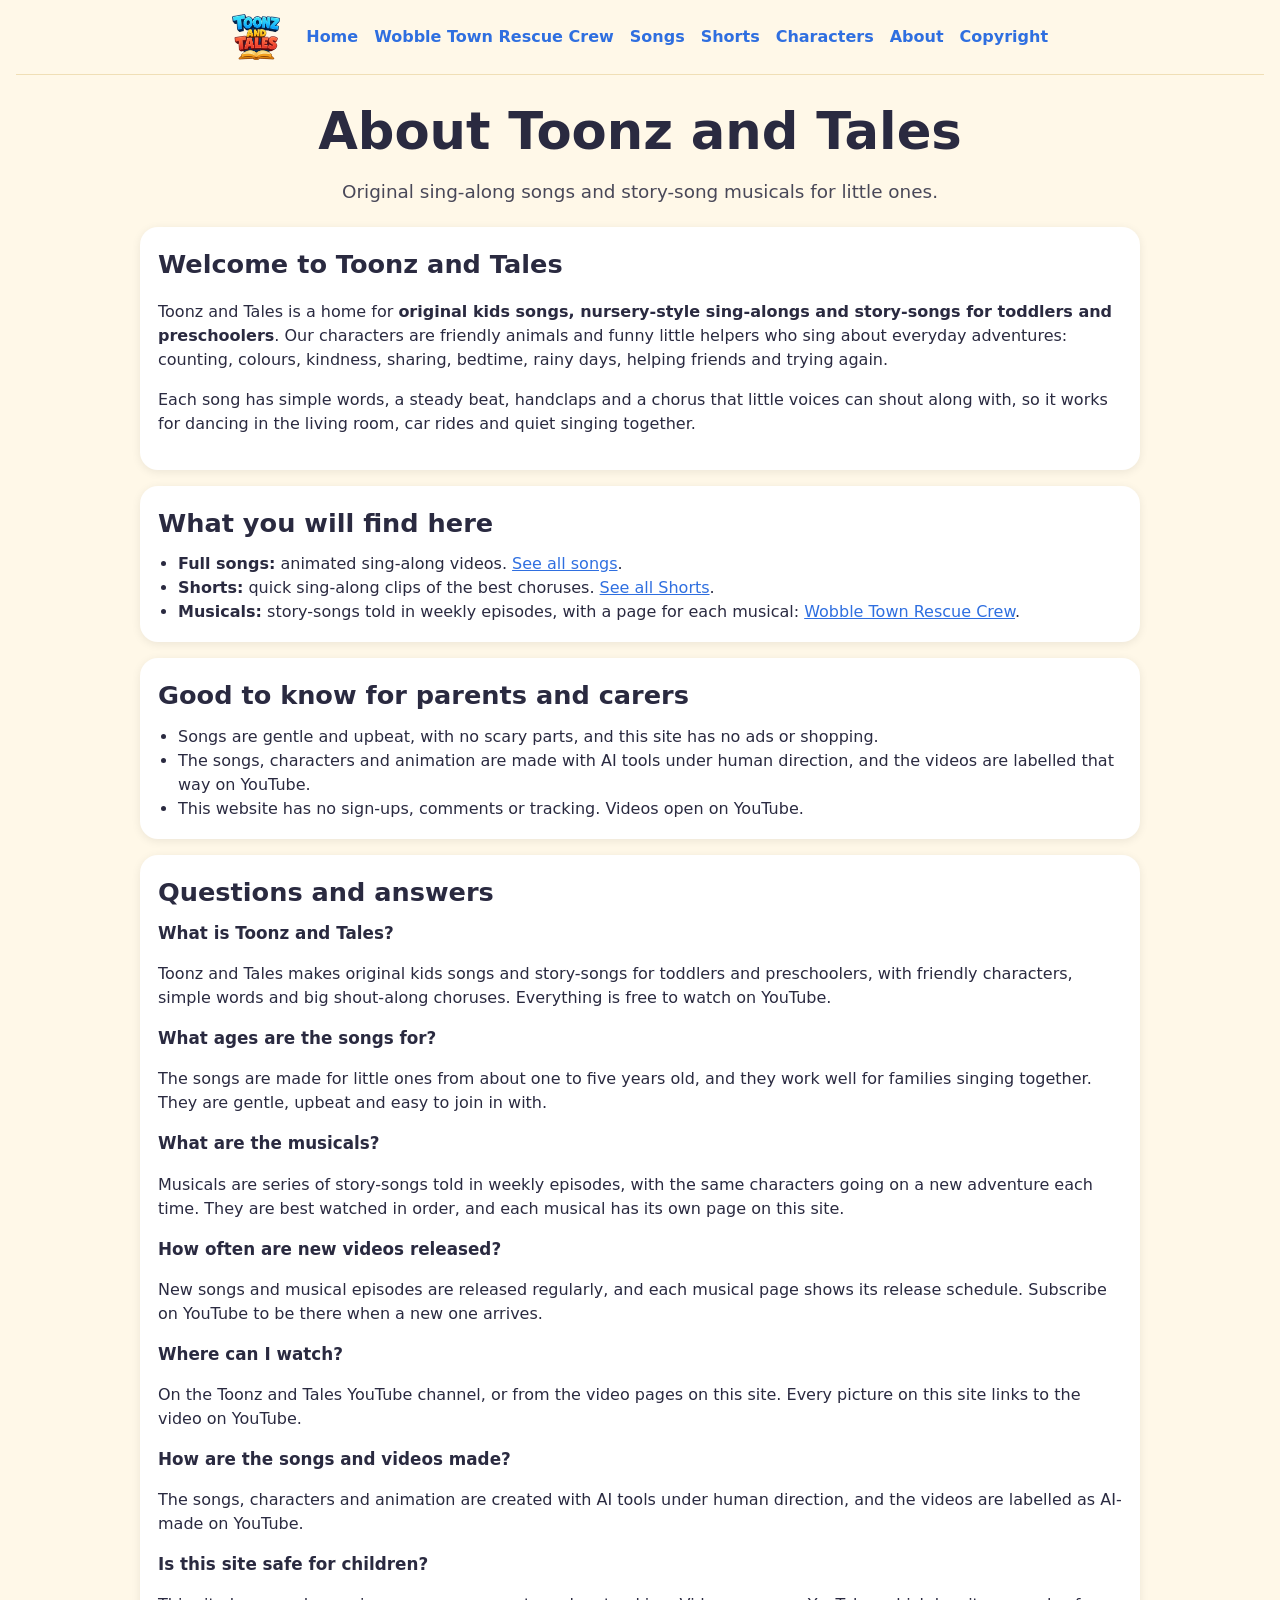
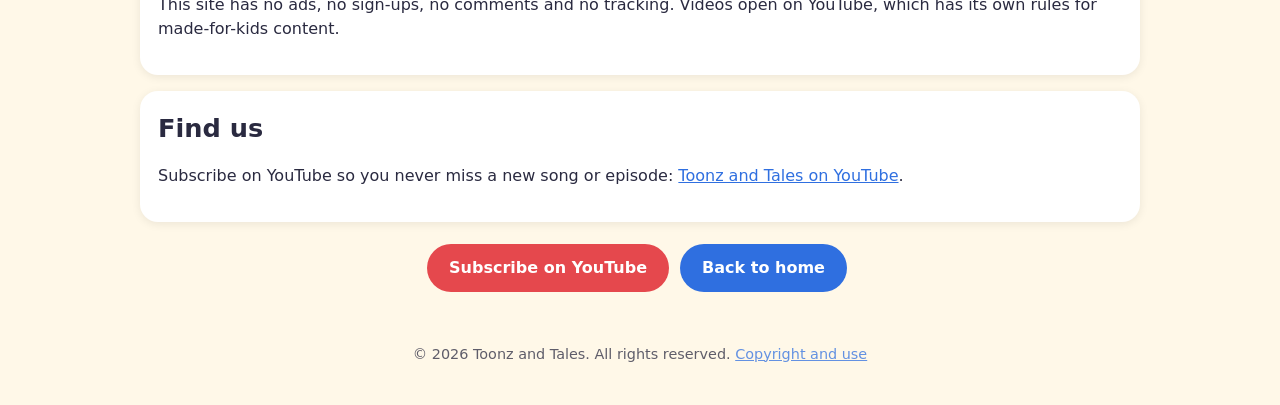
==== commit 75a8f646: "Update videos" ====
--- a/about/index.html
+++ b/about/index.html
@@ -13,12 +13,13 @@
 <meta property="og:url" content="https://toonzandtales.github.io/about/">
 <meta property="og:image" content="https://toonzandtales.github.io/crew.jpg">
 <meta name="twitter:card" content="summary_large_image">
+<link rel="icon" type="image/png" href="/favicon.png">
 <link rel="stylesheet" href="/style.css">
 <script type="application/ld+json">[{"@context":"https://schema.org","@type":"BreadcrumbList","itemListElement":[{"@type":"ListItem","position":1,"name":"Toonz and Tales","item":"https://toonzandtales.github.io/"},{"@type":"ListItem","position":2,"name":"About Toonz and Tales","item":"https://toonzandtales.github.io/about/"}]},{"@context":"https://schema.org","@type":"AboutPage","name":"About Toonz and Tales","url":"https://toonzandtales.github.io/about/","about":{"@type":"Organization","name":"Toonz and Tales","url":"https://toonzandtales.github.io/","sameAs":["https://www.youtube.com/@ToonzAndTales"]}},{"@context":"https://schema.org","@type":"FAQPage","mainEntity":[{"@type":"Question","name":"What is Toonz and Tales?","acceptedAnswer":{"@type":"Answer","text":"Toonz and Tales makes original kids songs and story-songs for toddlers and preschoolers, with friendly characters, simple words and big shout-along choruses. Everything is free to watch on YouTube."}},{"@type":"Question","name":"What ages are the songs for?","acceptedAnswer":{"@type":"Answer","text":"The songs are made for little ones from about one to five years old, and they work well for families singing together. They are gentle, upbeat and easy to join in with."}},{"@type":"Question","name":"What are the musicals?","acceptedAnswer":{"@type":"Answer","text":"Musicals are series of story-songs told in weekly episodes, with the same characters going on a new adventure each time. They are best watched in order, and each musical has its own page on this site."}},{"@type":"Question","name":"How often are new videos released?","acceptedAnswer":{"@type":"Answer","text":"New songs and musical episodes are released regularly, and each musical page shows its release schedule. Subscribe on YouTube to be there when a new one arrives."}},{"@type":"Question","name":"Where can I watch?","acceptedAnswer":{"@type":"Answer","text":"On the Toonz and Tales YouTube channel, or from the video pages on this site. Every picture on this site links to the video on YouTube."}},{"@type":"Question","name":"How are the songs and videos made?","acceptedAnswer":{"@type":"Answer","text":"The songs, characters and animation are created with AI tools under human direction, and the videos are labelled as AI-made on YouTube."}},{"@type":"Question","name":"Is this site safe for children?","acceptedAnswer":{"@type":"Answer","text":"This site has no ads, no sign-ups, no comments and no tracking. Videos open on YouTube, which has its own rules for made-for-kids content."}}]}]</script>
 </head>
 <body>
 <div class="wrap">
-<nav aria-label="Sections"><a href="/">Home</a><a href="/wobble-town/">Wobble Town Rescue Crew</a><a href="/songs/">Songs</a><a href="/shorts/">Shorts</a><a href="/characters/">Characters</a><a href="/about/" aria-current="page">About</a><a href="/copyright/">Copyright</a></nav>
+<nav aria-label="Sections"><a class="brand" href="/" aria-label="Toonz and Tales home"><img src="/logo.png" alt="Toonz and Tales"></a><a href="/">Home</a><a href="/wobble-town/">Wobble Town Rescue Crew</a><a href="/songs/">Songs</a><a href="/shorts/">Shorts</a><a href="/characters/">Characters</a><a href="/about/" aria-current="page">About</a><a href="/copyright/">Copyright</a></nav>
 <div class="single">
 <header class="pagehead"><h1>About Toonz and Tales</h1><p class="tag">Original sing-along songs and story-song musicals for little ones.</p></header>
 <div class="card"><h2 style="margin-top:0">Welcome to Toonz and Tales</h2><p>Toonz and Tales is a home for <b>original kids songs, nursery-style sing-alongs and story-songs for toddlers and preschoolers</b>. Our characters are friendly animals and funny little helpers who sing about everyday adventures: counting, colours, kindness, sharing, bedtime, rainy days, helping friends and trying again.</p><p>Each song has simple words, a steady beat, handclaps and a chorus that little voices can shout along with, so it works for dancing in the living room, car rides and quiet singing together.</p></div><div class="card"><h2 style="margin-top:0">What you will find here</h2><ul class="crew"><li><b>Full songs:</b> animated sing-along videos. <a href="/songs/">See all songs</a>.</li><li><b>Shorts:</b> quick sing-along clips of the best choruses. <a href="/shorts/">See all Shorts</a>.</li><li><b>Musicals:</b> story-songs told in weekly episodes, with a page for each musical: <a href="/wobble-town/">Wobble Town Rescue Crew</a>.</li></ul></div><div class="card"><h2 style="margin-top:0">Good to know for parents and carers</h2><ul class="crew"><li>Songs are gentle and upbeat, with no scary parts, and this site has no ads or shopping.</li><li>The songs, characters and animation are made with AI tools under human direction, and the videos are labelled that way on YouTube.</li><li>This website has no sign-ups, comments or tracking. Videos open on YouTube.</li></ul></div><div class="card"><h2 style="margin-top:0">Questions and answers</h2><h3>What is Toonz and Tales?</h3><p>Toonz and Tales makes original kids songs and story-songs for toddlers and preschoolers, with friendly characters, simple words and big shout-along choruses. Everything is free to watch on YouTube.</p><h3>What ages are the songs for?</h3><p>The songs are made for little ones from about one to five years old, and they work well for families singing together. They are gentle, upbeat and easy to join in with.</p><h3>What are the musicals?</h3><p>Musicals are series of story-songs told in weekly episodes, with the same characters going on a new adventure each time. They are best watched in order, and each musical has its own page on this site.</p><h3>How often are new videos released?</h3><p>New songs and musical episodes are released regularly, and each musical page shows its release schedule. Subscribe on YouTube to be there when a new one arrives.</p><h3>Where can I watch?</h3><p>On the Toonz and Tales YouTube channel, or from the video pages on this site. Every picture on this site links to the video on YouTube.</p><h3>How are the songs and videos made?</h3><p>The songs, characters and animation are created with AI tools under human direction, and the videos are labelled as AI-made on YouTube.</p><h3>Is this site safe for children?</h3><p>This site has no ads, no sign-ups, no comments and no tracking. Videos open on YouTube, which has its own rules for made-for-kids content.</p></div><div class="card"><h2 style="margin-top:0">Find us</h2><p>Subscribe on YouTube so you never miss a new song or episode: <a href="https://www.youtube.com/@ToonzAndTales?sub_confirmation=1" target="_blank" rel="noopener">Toonz and Tales on YouTube</a>.</p></div>
--- a/style.css
+++ b/style.css
@@ -24,6 +24,11 @@
   html{scroll-padding-top:64px;scroll-behavior:smooth}
   nav{display:flex;gap:16px;flex-wrap:wrap;justify-content:center;padding:14px 0;font-weight:600;position:sticky;top:0;z-index:50;background:var(--bg);box-shadow:0 0 0 100vmax var(--bg);clip-path:inset(0 -100vmax);border-bottom:1px solid var(--line)}
   nav a{text-decoration:none}
+  nav{align-items:center}
+  nav .brand{display:flex;align-items:center;margin-right:10px}
+  nav .brand img{height:46px;width:auto;display:block}
+  .kicker{margin:0 0 4px;font-weight:700;letter-spacing:.06em;text-transform:uppercase;font-size:.95rem;opacity:.8}
+  .series{margin:0 0 10px;font-size:clamp(1.2rem,3.4vw,1.8rem);font-weight:800;color:var(--accent2)}
   header{padding:18px 0 10px;text-align:center}
   h1{font-size:clamp(2rem,6vw,3.2rem);margin:0 0 8px}
   .tag{font-size:1.15rem;opacity:.85;margin:0}
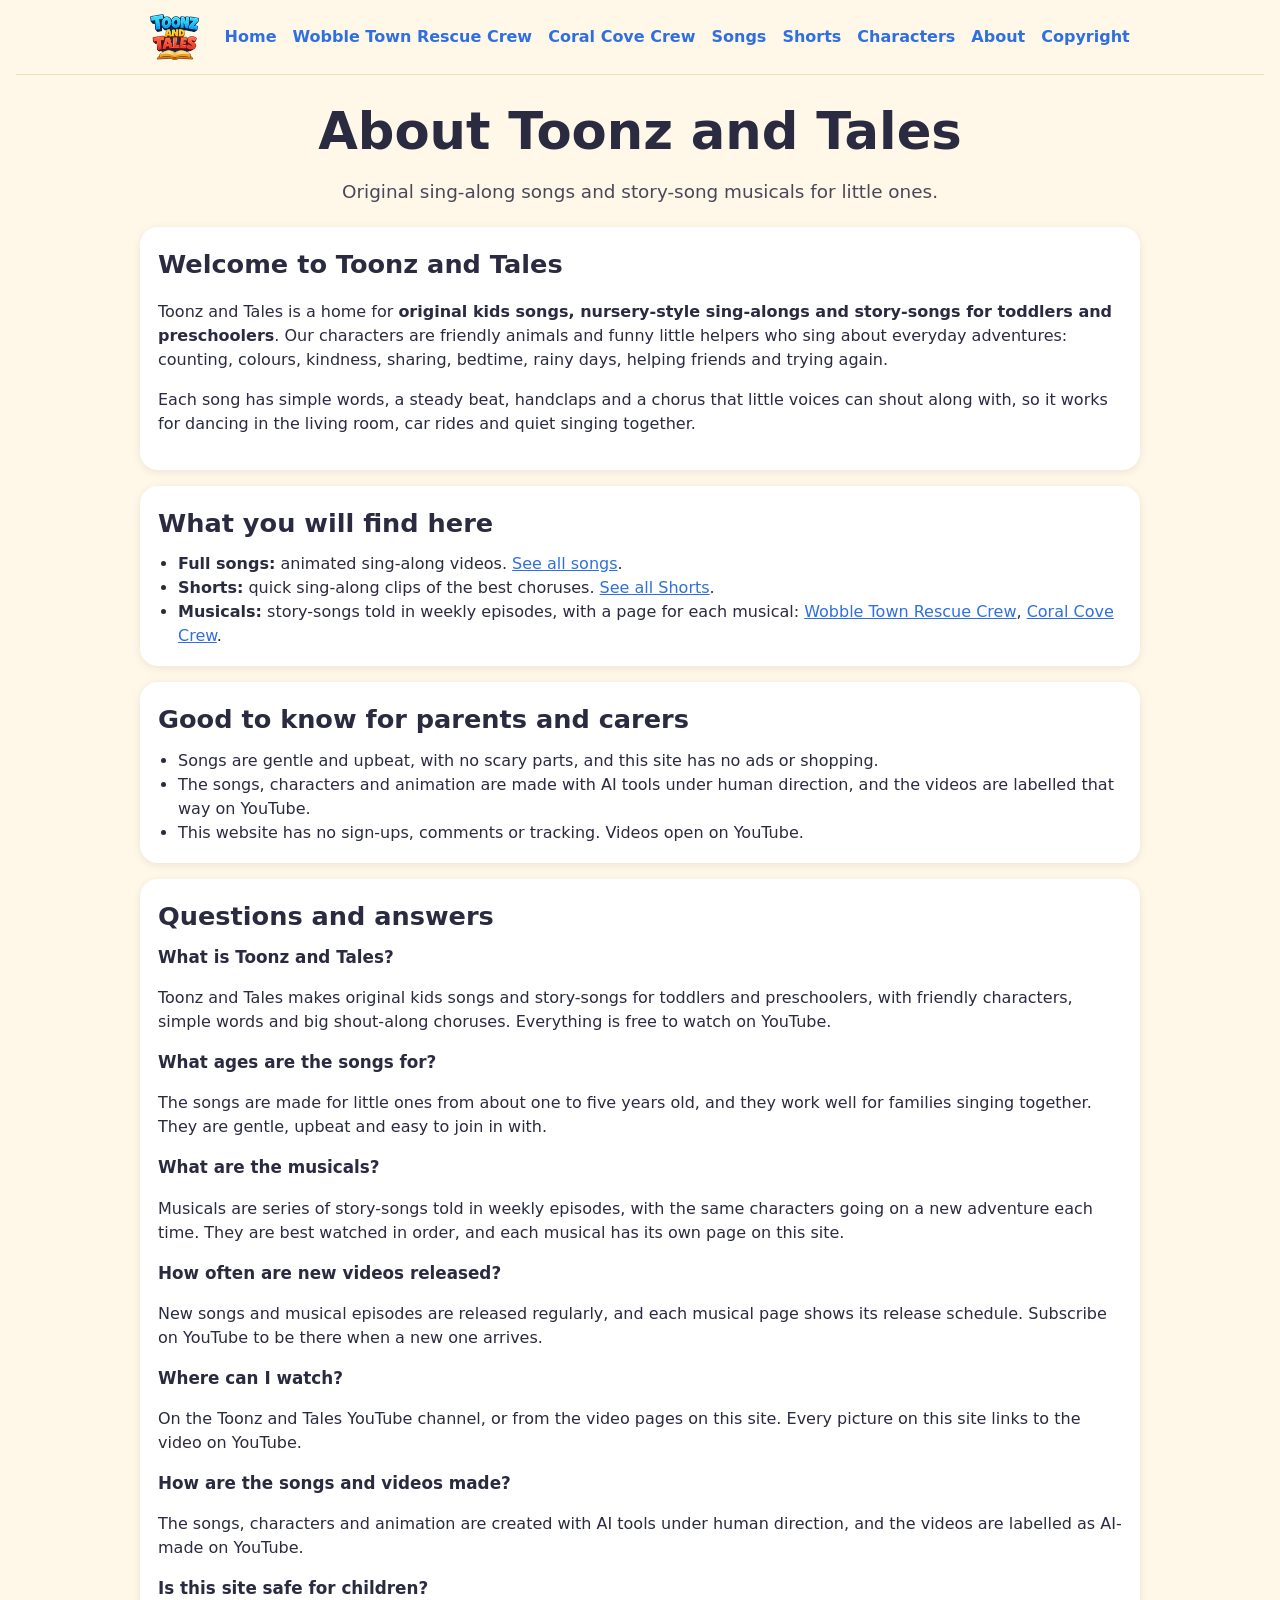
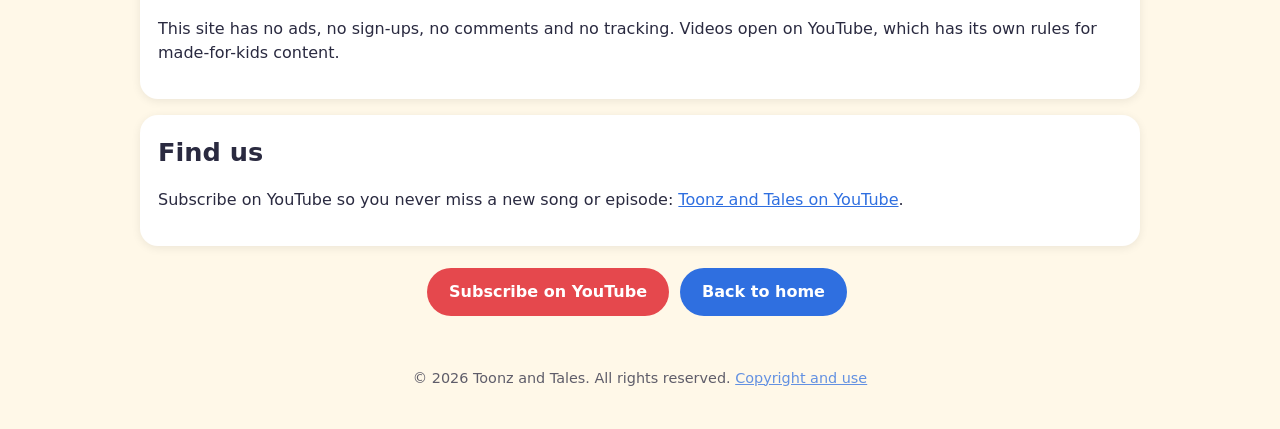
==== commit c4785af8: "Update videos" ====
--- a/about/index.html
+++ b/about/index.html
@@ -13,16 +13,18 @@
 <meta property="og:url" content="https://toonzandtales.github.io/about/">
 <meta property="og:image" content="https://toonzandtales.github.io/crew.jpg">
 <meta name="twitter:card" content="summary_large_image">
-<link rel="icon" type="image/png" href="/favicon.png">
+<link rel="icon" type="image/png" sizes="192x192" href="/favicon.png">
+<link rel="icon" href="/favicon.ico" sizes="any">
+<link rel="apple-touch-icon" href="/apple-touch-icon.png">
 <link rel="stylesheet" href="/style.css">
 <script type="application/ld+json">[{"@context":"https://schema.org","@type":"BreadcrumbList","itemListElement":[{"@type":"ListItem","position":1,"name":"Toonz and Tales","item":"https://toonzandtales.github.io/"},{"@type":"ListItem","position":2,"name":"About Toonz and Tales","item":"https://toonzandtales.github.io/about/"}]},{"@context":"https://schema.org","@type":"AboutPage","name":"About Toonz and Tales","url":"https://toonzandtales.github.io/about/","about":{"@type":"Organization","name":"Toonz and Tales","url":"https://toonzandtales.github.io/","sameAs":["https://www.youtube.com/@ToonzAndTales"]}},{"@context":"https://schema.org","@type":"FAQPage","mainEntity":[{"@type":"Question","name":"What is Toonz and Tales?","acceptedAnswer":{"@type":"Answer","text":"Toonz and Tales makes original kids songs and story-songs for toddlers and preschoolers, with friendly characters, simple words and big shout-along choruses. Everything is free to watch on YouTube."}},{"@type":"Question","name":"What ages are the songs for?","acceptedAnswer":{"@type":"Answer","text":"The songs are made for little ones from about one to five years old, and they work well for families singing together. They are gentle, upbeat and easy to join in with."}},{"@type":"Question","name":"What are the musicals?","acceptedAnswer":{"@type":"Answer","text":"Musicals are series of story-songs told in weekly episodes, with the same characters going on a new adventure each time. They are best watched in order, and each musical has its own page on this site."}},{"@type":"Question","name":"How often are new videos released?","acceptedAnswer":{"@type":"Answer","text":"New songs and musical episodes are released regularly, and each musical page shows its release schedule. Subscribe on YouTube to be there when a new one arrives."}},{"@type":"Question","name":"Where can I watch?","acceptedAnswer":{"@type":"Answer","text":"On the Toonz and Tales YouTube channel, or from the video pages on this site. Every picture on this site links to the video on YouTube."}},{"@type":"Question","name":"How are the songs and videos made?","acceptedAnswer":{"@type":"Answer","text":"The songs, characters and animation are created with AI tools under human direction, and the videos are labelled as AI-made on YouTube."}},{"@type":"Question","name":"Is this site safe for children?","acceptedAnswer":{"@type":"Answer","text":"This site has no ads, no sign-ups, no comments and no tracking. Videos open on YouTube, which has its own rules for made-for-kids content."}}]}]</script>
 </head>
 <body>
 <div class="wrap">
-<nav aria-label="Sections"><a class="brand" href="/" aria-label="Toonz and Tales home"><img src="/logo.png" alt="Toonz and Tales"></a><a href="/">Home</a><a href="/wobble-town/">Wobble Town Rescue Crew</a><a href="/songs/">Songs</a><a href="/shorts/">Shorts</a><a href="/characters/">Characters</a><a href="/about/" aria-current="page">About</a><a href="/copyright/">Copyright</a></nav>
+<nav aria-label="Sections"><a class="brand" href="/" aria-label="Toonz and Tales home"><img src="/logo.png" alt="Toonz and Tales"></a><a href="/">Home</a><a href="/wobble-town/">Wobble Town Rescue Crew</a><a href="/coral-cove/">Coral Cove Crew</a><a href="/songs/">Songs</a><a href="/shorts/">Shorts</a><a href="/characters/">Characters</a><a href="/about/" aria-current="page">About</a><a href="/copyright/">Copyright</a></nav>
 <div class="single">
 <header class="pagehead"><h1>About Toonz and Tales</h1><p class="tag">Original sing-along songs and story-song musicals for little ones.</p></header>
-<div class="card"><h2 style="margin-top:0">Welcome to Toonz and Tales</h2><p>Toonz and Tales is a home for <b>original kids songs, nursery-style sing-alongs and story-songs for toddlers and preschoolers</b>. Our characters are friendly animals and funny little helpers who sing about everyday adventures: counting, colours, kindness, sharing, bedtime, rainy days, helping friends and trying again.</p><p>Each song has simple words, a steady beat, handclaps and a chorus that little voices can shout along with, so it works for dancing in the living room, car rides and quiet singing together.</p></div><div class="card"><h2 style="margin-top:0">What you will find here</h2><ul class="crew"><li><b>Full songs:</b> animated sing-along videos. <a href="/songs/">See all songs</a>.</li><li><b>Shorts:</b> quick sing-along clips of the best choruses. <a href="/shorts/">See all Shorts</a>.</li><li><b>Musicals:</b> story-songs told in weekly episodes, with a page for each musical: <a href="/wobble-town/">Wobble Town Rescue Crew</a>.</li></ul></div><div class="card"><h2 style="margin-top:0">Good to know for parents and carers</h2><ul class="crew"><li>Songs are gentle and upbeat, with no scary parts, and this site has no ads or shopping.</li><li>The songs, characters and animation are made with AI tools under human direction, and the videos are labelled that way on YouTube.</li><li>This website has no sign-ups, comments or tracking. Videos open on YouTube.</li></ul></div><div class="card"><h2 style="margin-top:0">Questions and answers</h2><h3>What is Toonz and Tales?</h3><p>Toonz and Tales makes original kids songs and story-songs for toddlers and preschoolers, with friendly characters, simple words and big shout-along choruses. Everything is free to watch on YouTube.</p><h3>What ages are the songs for?</h3><p>The songs are made for little ones from about one to five years old, and they work well for families singing together. They are gentle, upbeat and easy to join in with.</p><h3>What are the musicals?</h3><p>Musicals are series of story-songs told in weekly episodes, with the same characters going on a new adventure each time. They are best watched in order, and each musical has its own page on this site.</p><h3>How often are new videos released?</h3><p>New songs and musical episodes are released regularly, and each musical page shows its release schedule. Subscribe on YouTube to be there when a new one arrives.</p><h3>Where can I watch?</h3><p>On the Toonz and Tales YouTube channel, or from the video pages on this site. Every picture on this site links to the video on YouTube.</p><h3>How are the songs and videos made?</h3><p>The songs, characters and animation are created with AI tools under human direction, and the videos are labelled as AI-made on YouTube.</p><h3>Is this site safe for children?</h3><p>This site has no ads, no sign-ups, no comments and no tracking. Videos open on YouTube, which has its own rules for made-for-kids content.</p></div><div class="card"><h2 style="margin-top:0">Find us</h2><p>Subscribe on YouTube so you never miss a new song or episode: <a href="https://www.youtube.com/@ToonzAndTales?sub_confirmation=1" target="_blank" rel="noopener">Toonz and Tales on YouTube</a>.</p></div>
+<div class="card"><h2 style="margin-top:0">Welcome to Toonz and Tales</h2><p>Toonz and Tales is a home for <b>original kids songs, nursery-style sing-alongs and story-songs for toddlers and preschoolers</b>. Our characters are friendly animals and funny little helpers who sing about everyday adventures: counting, colours, kindness, sharing, bedtime, rainy days, helping friends and trying again.</p><p>Each song has simple words, a steady beat, handclaps and a chorus that little voices can shout along with, so it works for dancing in the living room, car rides and quiet singing together.</p></div><div class="card"><h2 style="margin-top:0">What you will find here</h2><ul class="crew"><li><b>Full songs:</b> animated sing-along videos. <a href="/songs/">See all songs</a>.</li><li><b>Shorts:</b> quick sing-along clips of the best choruses. <a href="/shorts/">See all Shorts</a>.</li><li><b>Musicals:</b> story-songs told in weekly episodes, with a page for each musical: <a href="/wobble-town/">Wobble Town Rescue Crew</a>, <a href="/coral-cove/">Coral Cove Crew</a>.</li></ul></div><div class="card"><h2 style="margin-top:0">Good to know for parents and carers</h2><ul class="crew"><li>Songs are gentle and upbeat, with no scary parts, and this site has no ads or shopping.</li><li>The songs, characters and animation are made with AI tools under human direction, and the videos are labelled that way on YouTube.</li><li>This website has no sign-ups, comments or tracking. Videos open on YouTube.</li></ul></div><div class="card"><h2 style="margin-top:0">Questions and answers</h2><h3>What is Toonz and Tales?</h3><p>Toonz and Tales makes original kids songs and story-songs for toddlers and preschoolers, with friendly characters, simple words and big shout-along choruses. Everything is free to watch on YouTube.</p><h3>What ages are the songs for?</h3><p>The songs are made for little ones from about one to five years old, and they work well for families singing together. They are gentle, upbeat and easy to join in with.</p><h3>What are the musicals?</h3><p>Musicals are series of story-songs told in weekly episodes, with the same characters going on a new adventure each time. They are best watched in order, and each musical has its own page on this site.</p><h3>How often are new videos released?</h3><p>New songs and musical episodes are released regularly, and each musical page shows its release schedule. Subscribe on YouTube to be there when a new one arrives.</p><h3>Where can I watch?</h3><p>On the Toonz and Tales YouTube channel, or from the video pages on this site. Every picture on this site links to the video on YouTube.</p><h3>How are the songs and videos made?</h3><p>The songs, characters and animation are created with AI tools under human direction, and the videos are labelled as AI-made on YouTube.</p><h3>Is this site safe for children?</h3><p>This site has no ads, no sign-ups, no comments and no tracking. Videos open on YouTube, which has its own rules for made-for-kids content.</p></div><div class="card"><h2 style="margin-top:0">Find us</h2><p>Subscribe on YouTube so you never miss a new song or episode: <a href="https://www.youtube.com/@ToonzAndTales?sub_confirmation=1" target="_blank" rel="noopener">Toonz and Tales on YouTube</a>.</p></div>
 <p style="text-align:center"><a class="btn" href="https://www.youtube.com/@ToonzAndTales?sub_confirmation=1" target="_blank" rel="noopener">Subscribe on YouTube</a> <a class="btn alt" href="/">Back to home</a></p>
 </div>
 <footer>&copy; 2026 Toonz and Tales. All rights reserved. <a href="/copyright/">Copyright and use</a></footer>
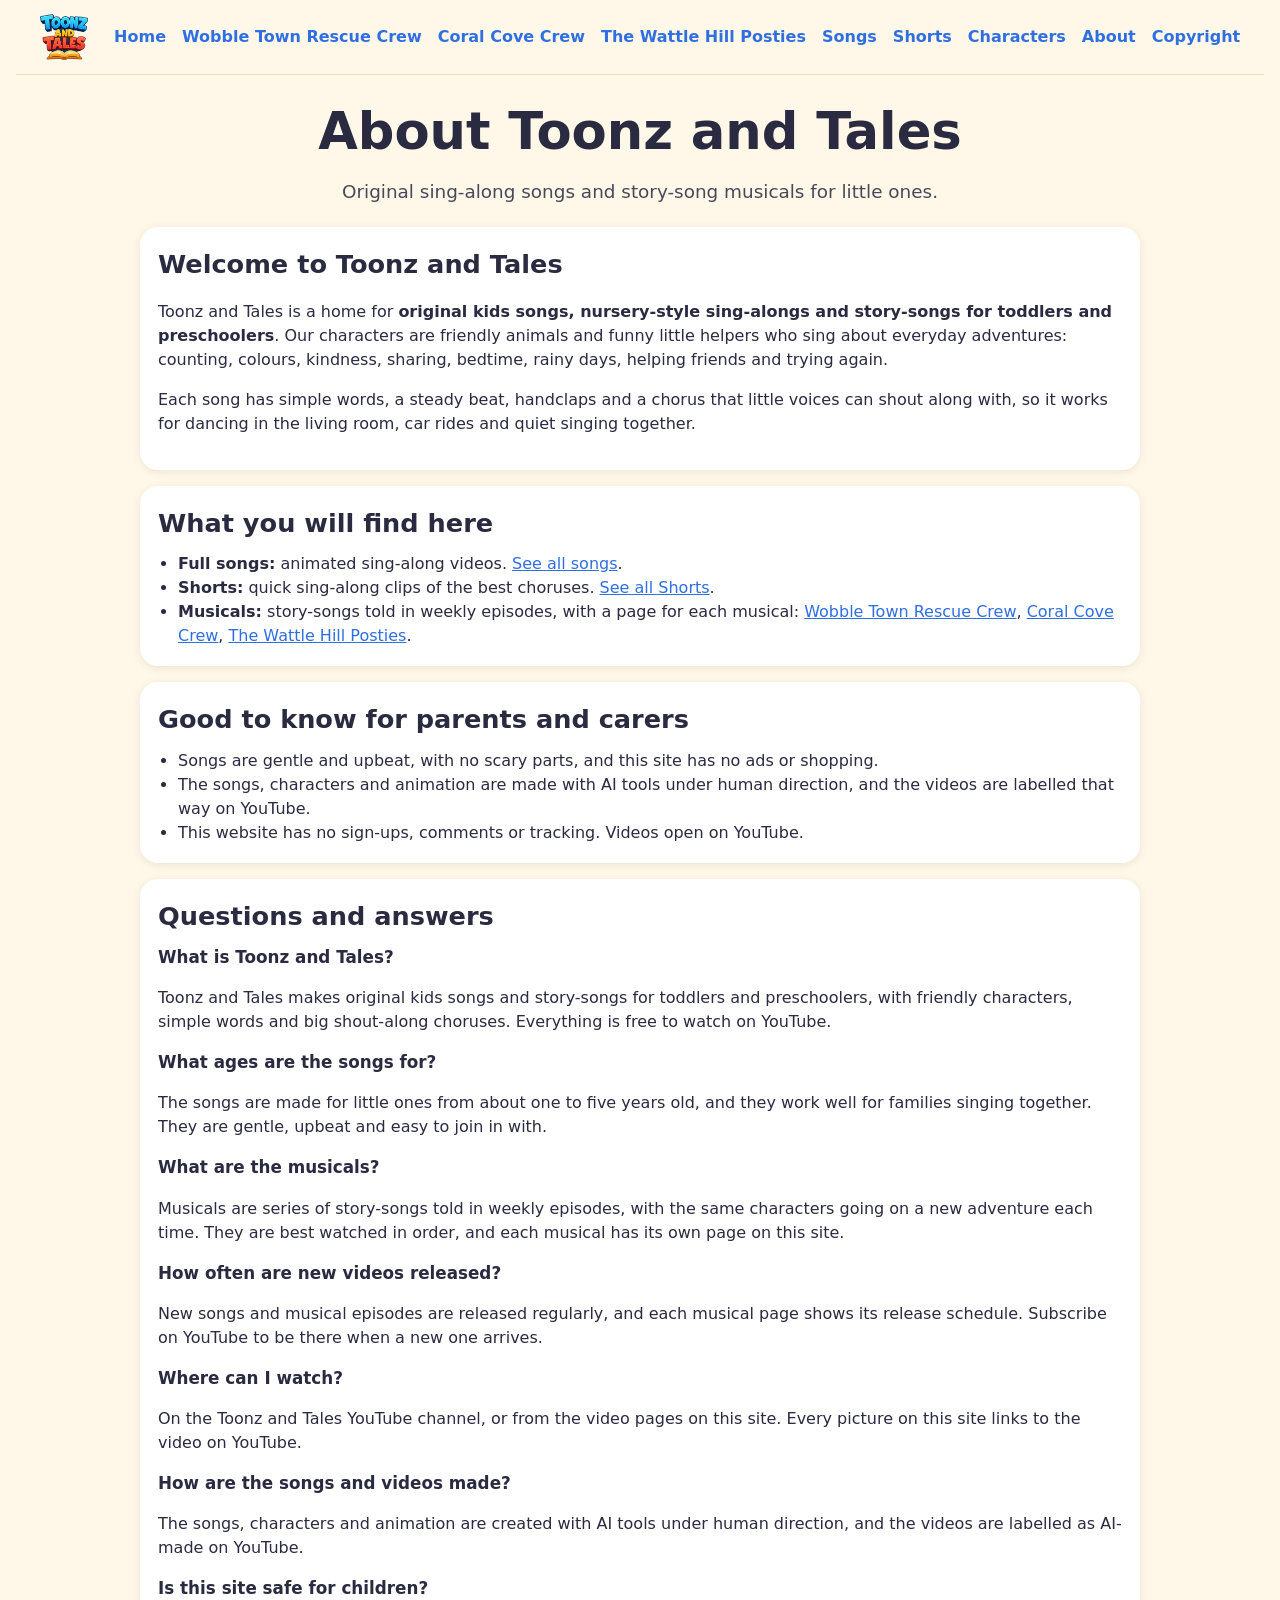
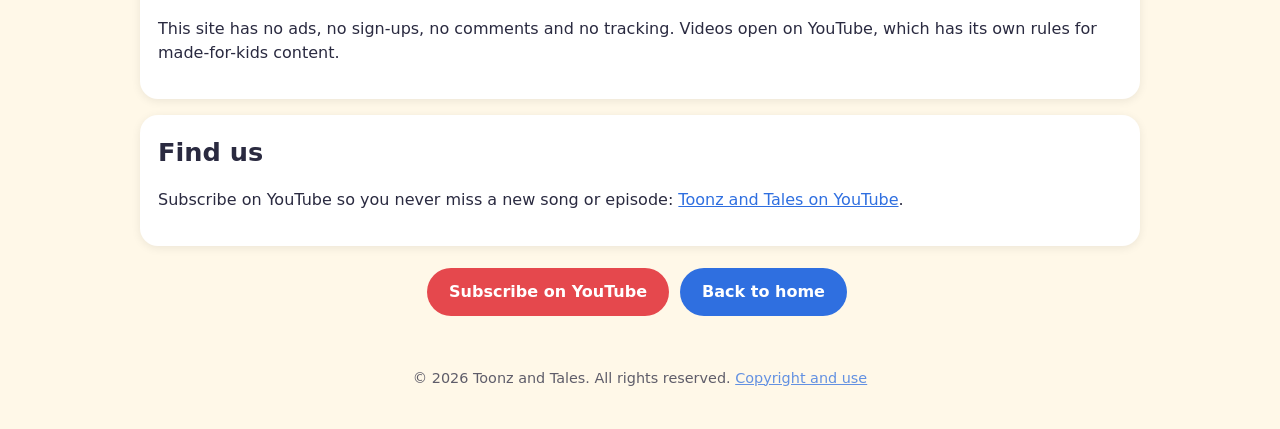
==== commit 3854ae76: "Update videos" ====
--- a/about/index.html
+++ b/about/index.html
@@ -21,10 +21,10 @@
 </head>
 <body>
 <div class="wrap">
-<nav aria-label="Sections"><a class="brand" href="/" aria-label="Toonz and Tales home"><img src="/logo.png" alt="Toonz and Tales"></a><a href="/">Home</a><a href="/wobble-town/">Wobble Town Rescue Crew</a><a href="/coral-cove/">Coral Cove Crew</a><a href="/songs/">Songs</a><a href="/shorts/">Shorts</a><a href="/characters/">Characters</a><a href="/about/" aria-current="page">About</a><a href="/copyright/">Copyright</a></nav>
+<nav aria-label="Sections"><a class="brand" href="/" aria-label="Toonz and Tales home"><img src="/logo.png" alt="Toonz and Tales"></a><a href="/">Home</a><a href="/wobble-town/">Wobble Town Rescue Crew</a><a href="/coral-cove/">Coral Cove Crew</a><a href="/wattle-hill/">The Wattle Hill Posties</a><a href="/songs/">Songs</a><a href="/shorts/">Shorts</a><a href="/characters/">Characters</a><a href="/about/" aria-current="page">About</a><a href="/copyright/">Copyright</a></nav>
 <div class="single">
 <header class="pagehead"><h1>About Toonz and Tales</h1><p class="tag">Original sing-along songs and story-song musicals for little ones.</p></header>
-<div class="card"><h2 style="margin-top:0">Welcome to Toonz and Tales</h2><p>Toonz and Tales is a home for <b>original kids songs, nursery-style sing-alongs and story-songs for toddlers and preschoolers</b>. Our characters are friendly animals and funny little helpers who sing about everyday adventures: counting, colours, kindness, sharing, bedtime, rainy days, helping friends and trying again.</p><p>Each song has simple words, a steady beat, handclaps and a chorus that little voices can shout along with, so it works for dancing in the living room, car rides and quiet singing together.</p></div><div class="card"><h2 style="margin-top:0">What you will find here</h2><ul class="crew"><li><b>Full songs:</b> animated sing-along videos. <a href="/songs/">See all songs</a>.</li><li><b>Shorts:</b> quick sing-along clips of the best choruses. <a href="/shorts/">See all Shorts</a>.</li><li><b>Musicals:</b> story-songs told in weekly episodes, with a page for each musical: <a href="/wobble-town/">Wobble Town Rescue Crew</a>, <a href="/coral-cove/">Coral Cove Crew</a>.</li></ul></div><div class="card"><h2 style="margin-top:0">Good to know for parents and carers</h2><ul class="crew"><li>Songs are gentle and upbeat, with no scary parts, and this site has no ads or shopping.</li><li>The songs, characters and animation are made with AI tools under human direction, and the videos are labelled that way on YouTube.</li><li>This website has no sign-ups, comments or tracking. Videos open on YouTube.</li></ul></div><div class="card"><h2 style="margin-top:0">Questions and answers</h2><h3>What is Toonz and Tales?</h3><p>Toonz and Tales makes original kids songs and story-songs for toddlers and preschoolers, with friendly characters, simple words and big shout-along choruses. Everything is free to watch on YouTube.</p><h3>What ages are the songs for?</h3><p>The songs are made for little ones from about one to five years old, and they work well for families singing together. They are gentle, upbeat and easy to join in with.</p><h3>What are the musicals?</h3><p>Musicals are series of story-songs told in weekly episodes, with the same characters going on a new adventure each time. They are best watched in order, and each musical has its own page on this site.</p><h3>How often are new videos released?</h3><p>New songs and musical episodes are released regularly, and each musical page shows its release schedule. Subscribe on YouTube to be there when a new one arrives.</p><h3>Where can I watch?</h3><p>On the Toonz and Tales YouTube channel, or from the video pages on this site. Every picture on this site links to the video on YouTube.</p><h3>How are the songs and videos made?</h3><p>The songs, characters and animation are created with AI tools under human direction, and the videos are labelled as AI-made on YouTube.</p><h3>Is this site safe for children?</h3><p>This site has no ads, no sign-ups, no comments and no tracking. Videos open on YouTube, which has its own rules for made-for-kids content.</p></div><div class="card"><h2 style="margin-top:0">Find us</h2><p>Subscribe on YouTube so you never miss a new song or episode: <a href="https://www.youtube.com/@ToonzAndTales?sub_confirmation=1" target="_blank" rel="noopener">Toonz and Tales on YouTube</a>.</p></div>
+<div class="card"><h2 style="margin-top:0">Welcome to Toonz and Tales</h2><p>Toonz and Tales is a home for <b>original kids songs, nursery-style sing-alongs and story-songs for toddlers and preschoolers</b>. Our characters are friendly animals and funny little helpers who sing about everyday adventures: counting, colours, kindness, sharing, bedtime, rainy days, helping friends and trying again.</p><p>Each song has simple words, a steady beat, handclaps and a chorus that little voices can shout along with, so it works for dancing in the living room, car rides and quiet singing together.</p></div><div class="card"><h2 style="margin-top:0">What you will find here</h2><ul class="crew"><li><b>Full songs:</b> animated sing-along videos. <a href="/songs/">See all songs</a>.</li><li><b>Shorts:</b> quick sing-along clips of the best choruses. <a href="/shorts/">See all Shorts</a>.</li><li><b>Musicals:</b> story-songs told in weekly episodes, with a page for each musical: <a href="/wobble-town/">Wobble Town Rescue Crew</a>, <a href="/coral-cove/">Coral Cove Crew</a>, <a href="/wattle-hill/">The Wattle Hill Posties</a>.</li></ul></div><div class="card"><h2 style="margin-top:0">Good to know for parents and carers</h2><ul class="crew"><li>Songs are gentle and upbeat, with no scary parts, and this site has no ads or shopping.</li><li>The songs, characters and animation are made with AI tools under human direction, and the videos are labelled that way on YouTube.</li><li>This website has no sign-ups, comments or tracking. Videos open on YouTube.</li></ul></div><div class="card"><h2 style="margin-top:0">Questions and answers</h2><h3>What is Toonz and Tales?</h3><p>Toonz and Tales makes original kids songs and story-songs for toddlers and preschoolers, with friendly characters, simple words and big shout-along choruses. Everything is free to watch on YouTube.</p><h3>What ages are the songs for?</h3><p>The songs are made for little ones from about one to five years old, and they work well for families singing together. They are gentle, upbeat and easy to join in with.</p><h3>What are the musicals?</h3><p>Musicals are series of story-songs told in weekly episodes, with the same characters going on a new adventure each time. They are best watched in order, and each musical has its own page on this site.</p><h3>How often are new videos released?</h3><p>New songs and musical episodes are released regularly, and each musical page shows its release schedule. Subscribe on YouTube to be there when a new one arrives.</p><h3>Where can I watch?</h3><p>On the Toonz and Tales YouTube channel, or from the video pages on this site. Every picture on this site links to the video on YouTube.</p><h3>How are the songs and videos made?</h3><p>The songs, characters and animation are created with AI tools under human direction, and the videos are labelled as AI-made on YouTube.</p><h3>Is this site safe for children?</h3><p>This site has no ads, no sign-ups, no comments and no tracking. Videos open on YouTube, which has its own rules for made-for-kids content.</p></div><div class="card"><h2 style="margin-top:0">Find us</h2><p>Subscribe on YouTube so you never miss a new song or episode: <a href="https://www.youtube.com/@ToonzAndTales?sub_confirmation=1" target="_blank" rel="noopener">Toonz and Tales on YouTube</a>.</p></div>
 <p style="text-align:center"><a class="btn" href="https://www.youtube.com/@ToonzAndTales?sub_confirmation=1" target="_blank" rel="noopener">Subscribe on YouTube</a> <a class="btn alt" href="/">Back to home</a></p>
 </div>
 <footer>&copy; 2026 Toonz and Tales. All rights reserved. <a href="/copyright/">Copyright and use</a></footer>
